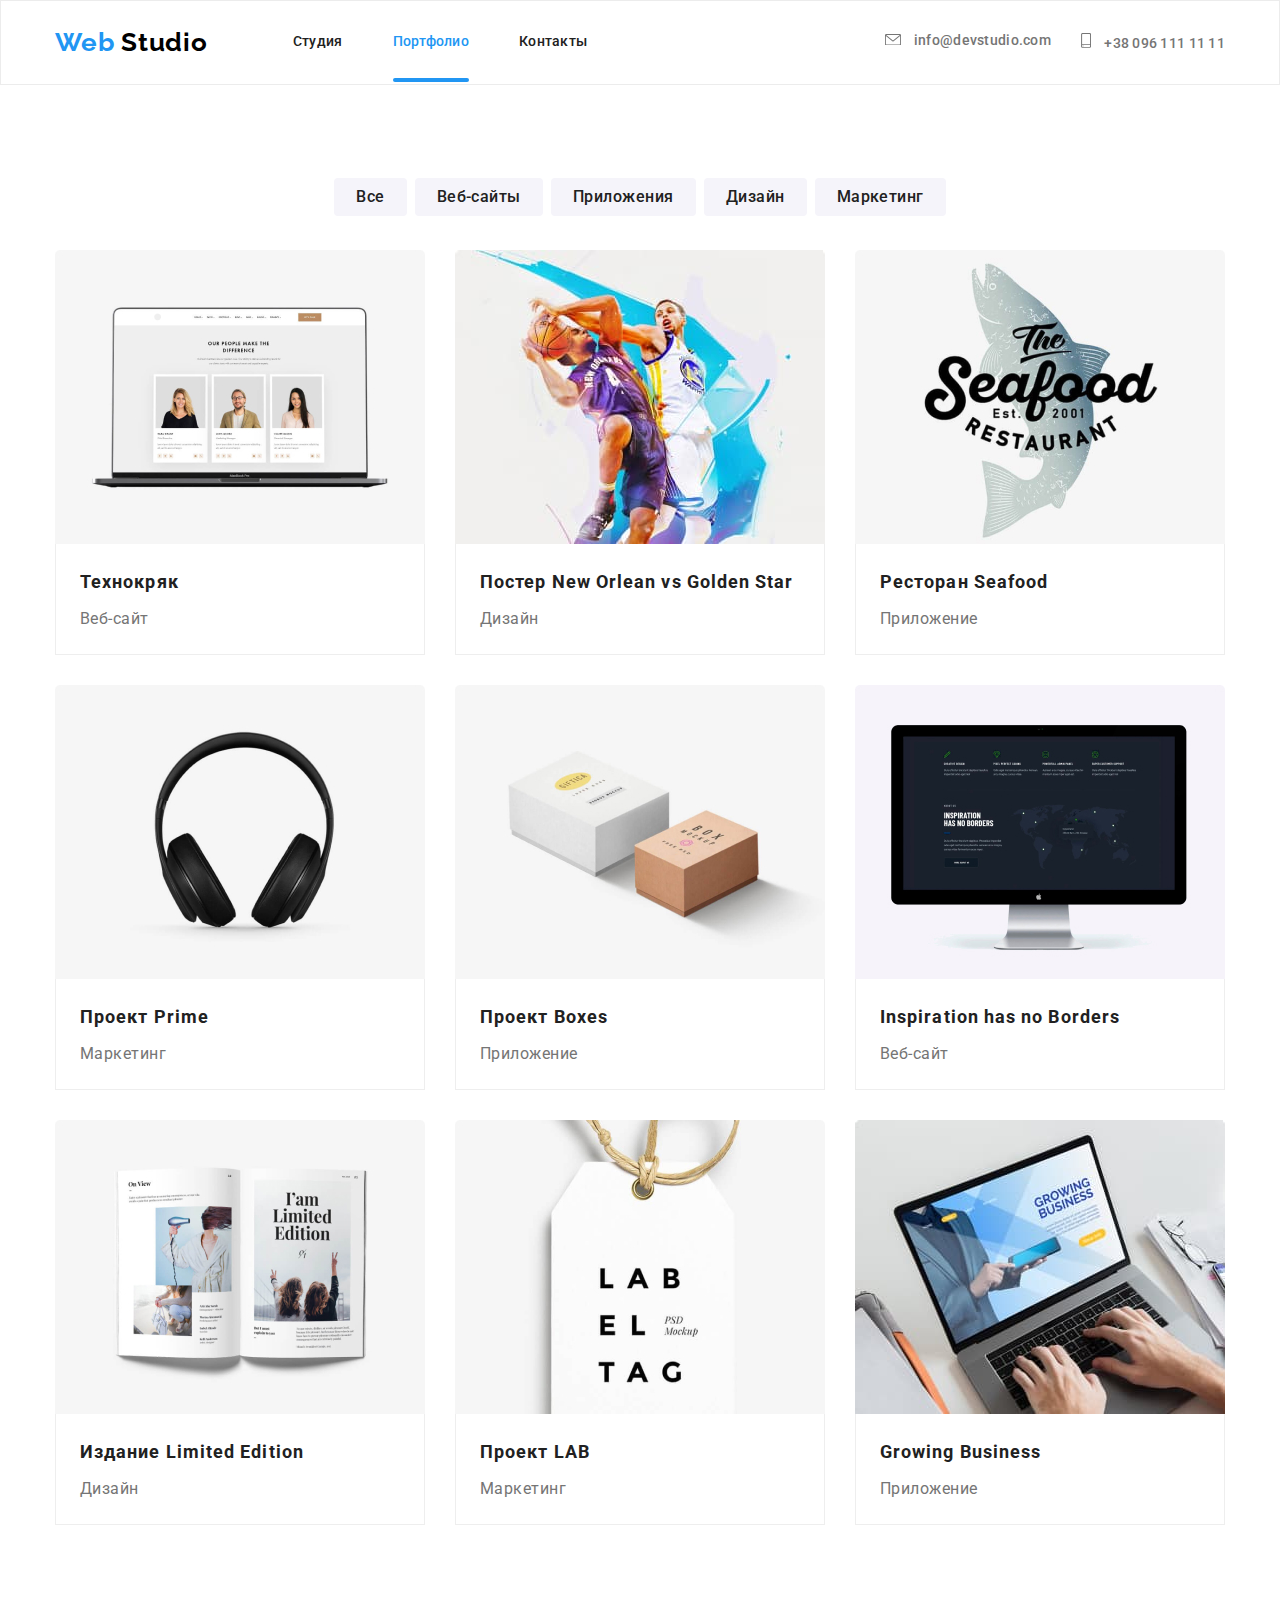
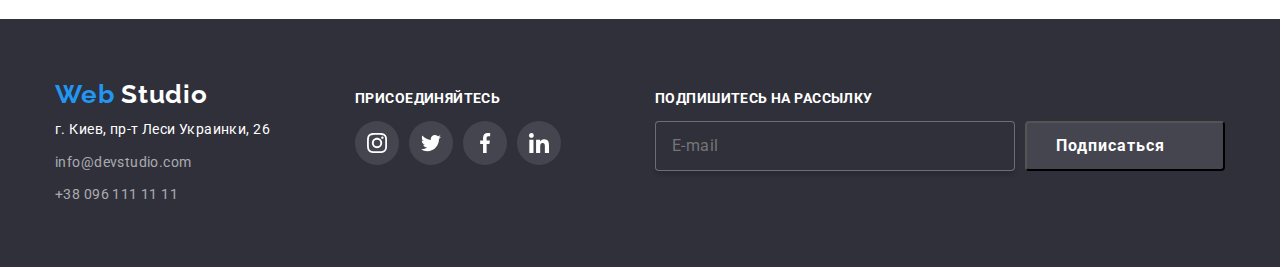
==== portfolio.html @ dc7faf50 "копіює вихідні файли" ====
<!DOCTYPE html>
<html lang="en">
  <head>
    <meta charset="UTF-8" />
    <meta name="viewport" content="width=device-width, initial-scale=1.0" />
    <title>Портфолио</title>
    <link
      href="https://fonts.googleapis.com/css2?family=Raleway:wght@700&family=Roboto:wght@400;500;700;900&display=swap"
      rel="stylesheet"
    />
    <link
      rel="stylesheet"
      href="https://cdnjs.cloudflare.com/ajax/libs/modern-normalize/0.6.0/modern-normalize.min.css"
    />
    <link rel="stylesheet" href="./css/main.min.css" />
  </head>
  <body>
    <header>
      <!-- Главная навигация -->
      <div class="container nav-flex">
        <nav class="nav-flex">
          <a href="./index.html">
            <span class="logo-web">Web</span
            ><span class="logo-studio-top"> Studio</span>
          </a>
          <ul class="menu-nav">
            <li class="item">
              <a href="./index.html" class="link nav-link">Студия</a>
            </li>
            <li class="item">
              <a href="./portfolio.html" class="link nav-link active"
                >Портфолио</a
              >
            </li>
            <li class="item">
              <a href="" class="link nav-link">Контакты</a>
            </li>
          </ul>
        </nav>
        <!-- Контакты -->
        <!-- <div class="contacts-flex"> -->
        <address class="contacts contacts-flex">
          <a href="mailto:info@devstudio.com" class="link item">
            <svg width="16" height="11.2" class="hdr-icon">
              <use href="./images/sprite.svg#icon-envelope"></use>
            </svg>
            info@devstudio.com
          </a>

          <a href="tel:+380961111111" class="link item">
            <svg width="10" height="14.94" class="hdr-icon">
              <use href="./images/sprite.svg#icon-smartphone"></use>
            </svg>
            +38 096 111 11 11</a
          >
        </address>
        <!-- </div> -->
      </div>
    </header>
    <main>
      <!-- ГЕРОЙ -->
      <section class="container pf-body">
        <h1 class="hidden">
          Портфолио
        </h1>
        <!-- Портфолио меню -->
        <div>
          <!-- уточнить необходимость div или section УДАЛИТЬ БОРДЕР АКТИВНОЙ КНОПКИ -->
          <ul class="filters">
            <li><button type="button">Все</button></li>
            <li><button type="button">Веб-сайты</button></li>
            <li><button type="button">Приложения</button></li>
            <li><button type="button">Дизайн</button></li>
            <li><button type="button">Маркетинг</button></li>
          </ul>
        </div>
        <!-- Наши клиенты -->
        <div>
          <!-- уточнить необходимость div/section -->
          <ul class="clients-list">
            <li class="clients-item card">
              <a href="" class="card">
                <div class="card-image-container">
                  <img src="./images/imgp1.jpg" alt="Сотрудники" width="370" />
                  <p class="info-overlay">
                    Технокряк это современная площадка распространения
                    коронавируса. Компании используют эту платформу для
                    цифрового шпионажа и атак на защищённые сервера конкурентов.
                  </p>
                </div>
                <div class="card-body">
                  <div class="card-title"><h2>Технокряк</h2></div>
                  <div class="card-discription"><p>Веб-сайт</p></div>
                </div>
              </a>
            </li>
            <li class="clients-item card">
              <a href="">
                <div class="card-image-container">
                  <img src="./images/imgp2.jpg" alt="Баскетболл" width="370" />
                  <p class="info-overlay">
                    Технокряк это современная площадка распространения
                    коронавируса. Компании используют эту платформу для
                    цифрового шпионажа и атак на защищённые сервера конкурентов.
                  </p>
                </div>
                <div class="card-body">
                  <div class="card-title">
                    <h2>Постер New Orlean vs Golden Star</h2>
                  </div>
                  <div class="card-discription"><p>Дизайн</p></div>
                </div>
              </a>
            </li>
            <li class="clients-item card">
              <a href="">
                <div class="card-image-container">
                  <img src="./images/imgp3.jpg" alt="Рыба" width="370" />
                  <p class="info-overlay">
                    Технокряк это современная площадка распространения
                    коронавируса. Компании используют эту платформу для
                    цифрового шпионажа и атак на защищённые сервера конкурентов.
                  </p>
                </div>
                <div class="card-body">
                  <div class="card-title"><h2>Ресторан Seafood</h2></div>
                  <div class="card-discription"><p>Приложение</p></div>
                </div>
              </a>
            </li>
            <li class="clients-item card">
              <a href="">
                <div class="card-image-container">
                  <img src="./images/imgp4.jpg" alt="Наушники" width="370" />
                  <p class="info-overlay">
                    Технокряк это современная площадка распространения
                    коронавируса. Компании используют эту платформу для
                    цифрового шпионажа и атак на защищённые сервера конкурентов.
                  </p>
                </div>
                <div class="card-body">
                  <div class="card-title"><h2>Проект Prime</h2></div>
                  <div class="card-discription"><p>Маркетинг</p></div>
                </div>
              </a>
            </li>
            <li class="clients-item card">
              <a href="">
                <div class="card-image-container">
                  <img src="./images/imgp5.jpg" alt="Коробки" width="370" />
                  <p class="info-overlay">
                    Технокряк это современная площадка распространения
                    коронавируса. Компании используют эту платформу для
                    цифрового шпионажа и атак на защищённые сервера конкурентов.
                  </p>
                </div>
                <div class="card-body">
                  <div class="card-title"><h2>Проект Boxes</h2></div>
                  <div class="card-discription"><p>Приложение</p></div>
                </div>
              </a>
            </li>
            <li class="clients-item card">
              <a href="">
                <div class="card-image-container">
                  <img src="./images/imgp6.jpg" alt="Веб-сайт" width="370" />
                  <p class="info-overlay">
                    Технокряк это современная площадка распространения
                    коронавируса. Компании используют эту платформу для
                    цифрового шпионажа и атак на защищённые сервера конкурентов.
                  </p>
                </div>
                <div class="card-body">
                  <div class="card-title">
                    <h2>Inspiration has no Borders</h2>
                  </div>
                  <div class="card-discription"><p>Веб-сайт</p></div>
                </div>
              </a>
            </li>
            <li class="clients-item card">
              <a href="">
                <div class="card-image-container">
                  <img src="./images/imgp7.jpg" alt="Журнал" width="370" />
                  <p class="info-overlay">
                    Технокряк это современная площадка распространения
                    коронавируса. Компании используют эту платформу для
                    цифрового шпионажа и атак на защищённые сервера конкурентов.
                  </p>
                </div>
                <div class="card-body">
                  <div class="card-title">
                    <h2>Издание Limited Edition</h2>
                  </div>
                  <div class="card-discription"><p>Дизайн</p></div>
                </div>
              </a>
            </li>
            <li class="clients-item card">
              <a href="">
                <div class="card-image-container">
                  <img src="./images/imgp8.jpg" alt="Логотип" width="370" />
                  <p class="info-overlay">
                    Технокряк это современная площадка распространения
                    коронавируса. Компании используют эту платформу для
                    цифрового шпионажа и атак на защищённые сервера конкурентов.
                  </p>
                </div>
                <div class="card-body">
                  <div class="card-title"><h2>Проект LAB</h2></div>
                  <div class="card-discription"><p>Маркетинг</p></div>
                </div>
              </a>
            </li>
            <li class="clients-item card">
              <a href="">
                <div class="card-image-container">
                  <img
                    src="./images/imgp9.jpg"
                    alt="Рабочий ноутбук"
                    width="370"
                  />
                  <p class="info-overlay">
                    Технокряк это современная площадка распространения
                    коронавируса. Компании используют эту платформу для
                    цифрового шпионажа и атак на защищённые сервера конкурентов.
                  </p>
                </div>
                <div class="card-body">
                  <div class="card-title"><h2>Growing Business</h2></div>
                  <div class="card-discription"><p>Приложение</p></div>
                </div>
              </a>
            </li>
          </ul>
        </div>
      </section>
    </main>
    <footer>
      <div class="footer-top-box container">
        <div class="company-address">
          <a href="./index.html">
            <span class="logo-web">Web</span
            ><span class="logo-studio-bottom"> Studio</span>
          </a>
          <address class="footer-address">
            г. Киев, пр-т Леси Украинки, 26 <br />
            <a href="mailto:info@devstudio.com">
              <!-- <img src="./images/envelope.svg" alt="" /> -->
              info@devstudio.com
            </a>

            <a href="tel:+380961111111">
              <!-- <img src="./images/smartphone.svg" alt="" /> -->
              +38 096 111 11 11</a
            >
          </address>
        </div>
        <div class="join">
          <b>присоединяйтесь</b>
          <ul class="social-link sl-fr">
            <li>
              <a
                href=""
                class="social-link-svg"
                aria-label="Ссылка на instagram"
              >
                <svg width="20" height="20" class="social-icon-fr">
                  <use href="./images/sprite.svg#icon-instagram"></use>
                </svg>
              </a>
            </li>
            <li>
              <a href="" class="social-link-svg" aria-label="Ссылка на twitter"
                ><svg width="20" height="20" class="social-icon-fr">
                  <use href="./images/sprite.svg#icon-twitter"></use>
                </svg>
              </a>
            </li>
            <li>
              <a href="" class="social-link-svg" aria-label="Ссылка на facebook"
                ><svg width="20" height="20" class="social-icon-fr">
                  <use href="./images/sprite.svg#icon-facebook"></use>
                </svg>
              </a>
            </li>
            <li>
              <a
                href=""
                class="social-link-svg"
                aria-label="Ссылка на linkedin"
              >
                <svg width="20" height="20" class="social-icon-fr">
                  <use href="./images/sprite.svg#icon-linkedin"></use>
                </svg>
              </a>
            </li>
          </ul>
        </div>

        <form class="subscribe-form">
          <label class="subscribe-label">
            <b class="subscribe-title">Подпишитесь на рассылку</b>
            <input type="email" class="email-subscribe" placeholder="E-mail" />
          </label>
          <button type="submit" class="subscribe-button">Подписаться</button>
        </form>
      </div>

      <!-- <div class="footer-bottom-box container">
        <div class="developer-info">
          <p>2020 | Developed by GoIT Students</p>
        </div>
      </div> -->
    </footer>
    <script src="./js/modal.js"></script>
  </body>
</html>

<!-- Сделать все alt (которые останутся после CSS) на языке документа!!!-->
---- css/main.min.css ----
header{border:1px solid #ececec}body{font-family:Roboto, sans-serif;background-color:#ffffff}a{text-decoration:none}li{list-style-type:none}ul{margin-top:0;margin-bottom:0;margin-left:0;padding-left:0}address{font-style:normal}.container{padding-left:15px;padding-right:15px;margin-left:auto;margin-right:auto;width:1200px}img{display:block;max-width:100%;height:auto}.hidden{position:absolute;width:1px;height:1px;margin:-1px;border:0;padding:0;clip:rect(0 0 0 0);overflow:hidden}.button{display:inline-block;-webkit-box-sizing:border-box;box-sizing:border-box;min-width:200px;min-height:50px;border-radius:4px;padding:10px 32px;text-align:center}.title{display:block;margin:0 0 50px 0;font-weight:700;font-size:36px;line-height:1.16;text-align:center;letter-spacing:0.03em;color:#212121}.logo-web{color:#2196f3;font-family:Raleway, sans-serif;font-weight:700;font-size:26px;line-height:1.19;letter-spacing:0.03em}.logo-studio-top{color:#000;font-family:Raleway, sans-serif;font-weight:700;font-size:26px;line-height:1.19;letter-spacing:0.03em}.nav-link{position:relative;display:block;padding-top:32px;padding-bottom:32px;font-family:Roboto;font-weight:500;font-size:14px;line-height:1.14;letter-spacing:0.02em;color:#212121;-webkit-transition:color 250ms cubic-bezier(0.4, 0, 0.2, 1);transition:color 250ms cubic-bezier(0.4, 0, 0.2, 1)}.nav-link:hover,.nav-link:focus{color:#2196f3}.active{color:#2196f3}.active::after{content:'';position:absolute;bottom:0;left:0;height:4px;width:100%;background-color:#2196f3;border-radius:2px}.menu-nav{display:-webkit-box;display:-ms-flexbox;display:flex;margin-left:85px}.menu-nav .item+.item{margin-left:50px}.nav-flex{display:-webkit-box;display:-ms-flexbox;display:flex;-webkit-box-align:center;-ms-flex-align:center;align-items:center;-webkit-box-pack:start;-ms-flex-pack:start;justify-content:flex-start}.contacts-flex{display:-webkit-box;display:-ms-flexbox;display:flex;margin-left:auto}.contacts a:not(:last-child){margin-right:30px}.contacts>a{padding-top:32px;padding-bottom:32px;font-family:Roboto;font-weight:500;font-size:14px;line-height:1.14;letter-spacing:0.02em;color:#757575;-webkit-transition:color 250ms cubic-bezier(0.4, 0, 0.2, 1);transition:color 250ms cubic-bezier(0.4, 0, 0.2, 1)}.contacts>a:hover,.contacts>a:focus{color:#2196f3;--color2: #2196f3}.hdr-icon{margin-right:10px;fill:var(--color2, #757575);-webkit-transition:fill 250ms cubic-bezier(0.4, 0, 0.2, 1);transition:fill 250ms cubic-bezier(0.4, 0, 0.2, 1)}.overlay{display:-webkit-box;display:-ms-flexbox;display:flex;-webkit-box-align:center;-ms-flex-align:center;align-items:center;-webkit-box-pack:center;-ms-flex-pack:center;justify-content:center;max-width:1600px;height:600px;margin-left:auto;margin-right:auto;background:grey;background-image:-webkit-gradient(linear, left top, right top, from(rgba(47,48,58,0.8)), to(rgba(47,48,58,0.8))),url(../images/Header-img.jpg);background-image:linear-gradient(to right, rgba(47,48,58,0.8), rgba(47,48,58,0.8)),url(../images/Header-img.jpg);background-repeat:no-repeat;background-position:center;background-size:cover;-webkit-box-orient:vertical;-webkit-box-direction:normal;-ms-flex-direction:column;flex-direction:column;padding-top:200px;padding-bottom:200px}.hero h1{font-weight:900;font-size:44px;line-height:1.36;text-align:center;letter-spacing:0.06em;text-transform:uppercase;color:#fff;margin-top:0;margin-bottom:30px}.order{font-weight:700;font-size:16px;line-height:1.87;letter-spacing:0.06em;color:#fff;background-color:#2196f3;text-transform:none}.backdrop{position:fixed;top:0;left:0;-webkit-transition:opacity 250ms cubic-bezier(0.4, 0, 0.2, 1);transition:opacity 250ms cubic-bezier(0.4, 0, 0.2, 1);width:100%;height:100%;background-color:rgba(0,0,0,0.2)}.backdrop.is-hidden{visibility:hidden;opacity:0;pointer-events:none}.modal{position:absolute;top:50%;left:50%;-webkit-transform:translate(-50%, -50%);transform:translate(-50%, -50%);overflow:auto;min-width:528px;min-height:581px;padding:40px 39px 40px 41px;background-color:#fff;-webkit-box-shadow:0px 2px 1px rgba(0,0,0,0.2),0px 1px 1px rgba(0,0,0,0.14),0px 1px 3px rgba(0,0,0,0.12);box-shadow:0px 2px 1px rgba(0,0,0,0.2),0px 1px 1px rgba(0,0,0,0.14),0px 1px 3px rgba(0,0,0,0.12);border-radius:4px}.form{width:100%;margin-left:auto;margin-right:auto}.modal-close{position:absolute;top:8px;right:8px;width:30px;height:30px;border-radius:50%;border:1px solid rgba(0,0,0,0.1);background-color:#fff;cursor:pointer}.icon-close{fill:var(--color5, #212121);-webkit-transition:fill 250ms cubic-bezier(0.4, 0, 0.2, 1);transition:fill 250ms cubic-bezier(0.4, 0, 0.2, 1)}.modal-close:focus .icon-close,.modal-close:hover .icon-close{--color5: #2196f3}.form-title{display:inline-block;margin:0 0 30px 0;font-family:Roboto;font-style:normal;font-weight:700;font-size:20px;line-height:1.15;text-align:center;letter-spacing:0.03em;color:#212121}.agreement-terms{margin-left:2px;-webkit-text-decoration-line:underline;text-decoration-line:underline;color:#2196f3}.form-field{position:relative;display:-webkit-box;display:-ms-flexbox;display:flex;-webkit-box-orient:vertical;-webkit-box-direction:normal;-ms-flex-direction:column;flex-direction:column;margin-bottom:28px}.form-label{position:absolute;top:50%;left:0;-webkit-transform:translateY(-50%) translateX(42px);transform:translateY(-50%) translateX(42px);font-style:normal;font-weight:400;font-size:14px;line-height:1.14;letter-spacing:0.01em;color:#757575;-webkit-transition:250ms cubic-bezier(0.4, 0, 0.2, 1);transition:250ms cubic-bezier(0.4, 0, 0.2, 1)}.form-label-2{position:absolute;top:22px;left:16px;-webkit-transform:translateY(-50%);transform:translateY(-50%);font-style:normal;font-weight:400;font-size:14px;line-height:1.14;letter-spacing:0.01em;color:#757575;-webkit-transition:250ms cubic-bezier(0.4, 0, 0.2, 1);transition:250ms cubic-bezier(0.4, 0, 0.2, 1)}.form-input:not(:placeholder-shown) ~ .form-label-2,.form-input:focus ~ .form-label-2{-webkit-transform:translateY(-42px);transform:translateY(-42px)}.comment.form-input{padding-left:16px}.form-input{padding:12px 18px 12px 42px;border:1px solid rgba(33,33,33,0.2);border-radius:4px;font-family:Roboto;font-style:normal;font-weight:normal;font-size:14px;line-height:1.14;letter-spacing:0.01em;color:#757575;-webkit-transition:250ms cubic-bezier(0.4, 0, 0.2, 1);transition:250ms cubic-bezier(0.4, 0, 0.2, 1)}.form-input::-webkit-input-placeholder{font-family:Roboto;font-style:normal;font-weight:400;font-size:14px;line-height:1.14;letter-spacing:0.01em;color:#757575}.form-input:-ms-input-placeholder{font-family:Roboto;font-style:normal;font-weight:400;font-size:14px;line-height:1.14;letter-spacing:0.01em;color:#757575}.form-input::-ms-input-placeholder{font-family:Roboto;font-style:normal;font-weight:400;font-size:14px;line-height:1.14;letter-spacing:0.01em;color:#757575}.form-input::placeholder{font-family:Roboto;font-style:normal;font-weight:400;font-size:14px;line-height:1.14;letter-spacing:0.01em;color:#757575}.form-input:focus ~ .icon{--color4: #2196f3}.form-input:focus{outline:none;border-color:#2196f3;--color4: #2196f3}.form-input:not(:placeholder-shown) ~ .form-label,.form-input:focus ~ .form-label{-webkit-transform:translateY(-42px) translateX(16px);transform:translateY(-42px) translateX(16px)}.group-form-fields{margin-bottom:20px}.policy-field{margin:0px 12px 30px 13px;font-style:normal;font-weight:400;font-size:14px;line-height:1.71;letter-spacing:0.03em;color:#757575}.checkbox-field,.checkbox-label{display:-webkit-inline-box;display:-ms-inline-flexbox;display:inline-flex;-webkit-box-align:center;-ms-flex-align:center;align-items:center}.checkbox ~ .checkbox-label:before{content:'';display:block;width:16px;height:15px;border:2px solid #212121;border-radius:3px;margin-right:8px;-ms-flex-negative:0;flex-shrink:0;-webkit-transition:250ms cubic-bezier(0.4, 0, 0.2, 1);transition:250ms cubic-bezier(0.4, 0, 0.2, 1)}.checkbox:checked ~ .checkbox-label:before{background-color:#2196f3;border-color:transparent;background-image:url("../images/icon-check.svg");background-size:contain;background-repeat:no-repeat;background-position:center}.form-field:focus-within *{color:#2196f3}.icon{position:absolute;top:50%;left:19px;-webkit-transform:translateY(-50%);transform:translateY(-50%);fill:var(--color4, #212121);-webkit-transition:fill 250ms cubic-bezier(0.4, 0, 0.2, 1);transition:fill 250ms cubic-bezier(0.4, 0, 0.2, 1)}.button[type='submit']{display:-webkit-box;display:-ms-flexbox;display:flex;-webkit-box-align:center;-ms-flex-align:center;align-items:center;-webkit-box-sizing:border-box;box-sizing:border-box;margin-left:auto;margin-right:auto;min-width:200px;min-height:50px;border-radius:4px;padding:10px 55px;text-align:center;font-style:normal;font-weight:700;font-size:16px;line-height:1.87;letter-spacing:0.06em;background-color:#2196f3;color:#fff;-webkit-box-shadow:0px 2px 1px rgba(0,0,0,0.2),0px 1px 1px rgba(0,0,0,0.14),0px 1px 3px rgba(0,0,0,0.12);box-shadow:0px 2px 1px rgba(0,0,0,0.2),0px 1px 1px rgba(0,0,0,0.14),0px 1px 3px rgba(0,0,0,0.12);border:none}.feature-container{padding-top:94px;padding-bottom:94px}.feature-items{display:-webkit-box;display:-ms-flexbox;display:flex;-webkit-box-pack:justify;-ms-flex-pack:justify;justify-content:space-between}.feature-items:not(:last-child){margin-right:30px}.feature-items li:not(:last-child){margin-right:30px}.feature-items h3{display:block;margin-top:30px;margin-bottom:10px;font-weight:700;font-size:14px;line-height:1.14;letter-spacing:0.03em;text-transform:uppercase;color:#212121}.feature-items p{display:block;margin:0px;font-weight:400;font-size:14px;line-height:1.71;letter-spacing:0.03em;color:#757575}.feature-item:before{display:block;content:'';height:120px;background-color:#f5f4fa;background-repeat:no-repeat;background-position:center}.icon-antenna::before{background-image:url(../images/antenna.svg)}.icon-clock::before{background-image:url(../images/clock.svg)}.icon-diagram::before{background-image:url(../images/diagram.svg)}.icon-astronaut::before{background-image:url(../images/astronaut.svg)}.employments{display:-webkit-box;display:-ms-flexbox;display:flex;-webkit-box-pack:justify;-ms-flex-pack:justify;justify-content:space-between;margin:0}.employments-item{position:relative}.employments-name{display:-webkit-box;display:-ms-flexbox;display:flex;-webkit-box-align:center;-ms-flex-align:center;align-items:center;-webkit-box-pack:center;-ms-flex-pack:center;justify-content:center;position:absolute;left:0;bottom:0;width:100%;margin:0;height:70px;font-weight:700;font-size:14px;line-height:1.71;text-align:center;letter-spacing:0.03em;text-transform:uppercase;color:#fff;background:rgba(47,48,58,0.8)}.employments-container{padding-bottom:94px}.employments li:not(:last-child){margin-right:30px}.our-team-bg{background-color:#f5f4fa}.team-box{padding-top:94px;padding-bottom:94px}.team-body{background:#fff;border-radius:0px 0px 4px 4px;overflow:hidden;padding-bottom:24px}.team-items{display:-webkit-box;display:-ms-flexbox;display:flex;-webkit-box-pack:justify;-ms-flex-pack:justify;justify-content:space-between;margin:0}.team-items>li{-webkit-box-shadow:0px 2px 1px rgba(0,0,0,0.2),0px 1px 1px rgba(0,0,0,0.14),0px 1px 3px rgba(0,0,0,0.12);box-shadow:0px 2px 1px rgba(0,0,0,0.2),0px 1px 1px rgba(0,0,0,0.14),0px 1px 3px rgba(0,0,0,0.12);border-radius:0px 0px 4px 4px}.team-items>li:not(:last-child){margin-right:30px}.team-name{display:block;margin-bottom:10px;font-weight:500;font-size:16px;line-height:1.18;text-align:center;letter-spacing:0.03em;color:#212121}.team-function{display:block;margin-bottom:16px;font-weight:400;font-size:16px;line-height:1.18;text-align:center;letter-spacing:0.03em;color:#757575}.social-link{display:-webkit-box;display:-ms-flexbox;display:flex;-webkit-box-align:center;-ms-flex-align:center;align-items:center;-webkit-box-pack:center;-ms-flex-pack:center;justify-content:center}.social-link-svg{display:-webkit-box;display:-ms-flexbox;display:flex;-webkit-box-align:center;-ms-flex-align:center;align-items:center;-webkit-box-pack:center;-ms-flex-pack:center;justify-content:center;width:44px;height:44px;border-radius:50%;-webkit-transition:background-color 250ms cubic-bezier(0.4, 0, 0.2, 1);transition:background-color 250ms cubic-bezier(0.4, 0, 0.2, 1)}.social-link li:not(:last-child){margin-right:10px}.social-icon{fill:var(--color1, #afb1b8);-webkit-transition:fill 250ms cubic-bezier(0.4, 0, 0.2, 1);transition:fill 250ms cubic-bezier(0.4, 0, 0.2, 1)}.social-link a:hover,.social-link a:focus{--color1: #ffffff;background-color:#2196f3;outline-width:0px}.customer-box{padding-top:94px;padding-bottom:94px}.customer-items{display:-webkit-box;display:-ms-flexbox;display:flex;-webkit-box-align:center;-ms-flex-align:center;align-items:center;-webkit-box-pack:center;-ms-flex-pack:center;justify-content:center}.customer-item{display:-webkit-box;display:-ms-flexbox;display:flex;-webkit-box-align:center;-ms-flex-align:center;align-items:center;-webkit-box-pack:center;-ms-flex-pack:center;justify-content:center}.customer-item:not(:last-child){margin-right:30px}.customer-link{display:-webkit-box;display:-ms-flexbox;display:flex;-webkit-box-align:center;-ms-flex-align:center;align-items:center;-webkit-box-pack:center;-ms-flex-pack:center;justify-content:center;width:170px;height:90px;border:1px solid #afb1b8;-webkit-box-sizing:border-box;box-sizing:border-box;border-radius:4px;overflow:hidden;fill:var(--color1, #afb1b8);-webkit-transition:border 250ms cubic-bezier(0.4, 0, 0.2, 1);transition:border 250ms cubic-bezier(0.4, 0, 0.2, 1)}.customer-icon{fill:var(--color3, #afb1b8);-webkit-transition:fill 250ms cubic-bezier(0.4, 0, 0.2, 1);transition:fill 250ms cubic-bezier(0.4, 0, 0.2, 1)}.customer-link:hover,.customer-link:focus{border:1px solid #2196f3;--color3: #2196f3}footer{background:#2f303a}.company-address{display:-webkit-box;display:-ms-flexbox;display:flex;-webkit-box-orient:vertical;-webkit-box-direction:normal;-ms-flex-direction:column;flex-direction:column;margin-top:60px;margin-bottom:60px;min-width:231px}.company-address>a{margin-bottom:8px}.footer-address>a{display:block;margin-top:9px}.logo-studio-bottom{color:#fff;font-family:Raleway, sans-serif;font-weight:700;font-size:26px;line-height:1.19;letter-spacing:0.03em}.footer-top-box{display:-webkit-box;display:-ms-flexbox;display:flex;-webkit-box-align:baseline;-ms-flex-align:baseline;align-items:baseline;-webkit-box-pack:justify;-ms-flex-pack:justify;justify-content:space-between}.studio-social-links{display:-webkit-box;display:-ms-flexbox;display:flex;-webkit-box-align:end;-ms-flex-align:end;align-items:flex-end;-webkit-box-pack:justify;-ms-flex-pack:justify;justify-content:space-between;margin:20px 0 0 0}.footer-address{font-weight:400;font-size:14px;line-height:1.71;letter-spacing:0.03em;color:#fff}.footer-address a{color:rgba(255,255,255,0.6)}.footer-address a:hover,.footer-address a:focus{cursor:url(../images/finger.svg),pointer}.join{height:41%;margin-left:69px}.join b{display:inline-block;font-weight:700;font-size:14px;line-height:1.71;letter-spacing:0.03em;text-transform:uppercase;color:#fff;margin-bottom:10px}.join a{color:#fff}.social-icon-fr{fill:var(--color1, #fff)}.sl-fr{display:-webkit-box;display:-ms-flexbox;display:flex;-webkit-box-align:center;-ms-flex-align:center;align-items:center;-webkit-box-pack:center;-ms-flex-pack:center;justify-content:center}.sl-fr a{background:rgba(255,255,255,0.1);-webkit-transition:background-color 250ms cubic-bezier(0.4, 0, 0.2, 1);transition:background-color 250ms cubic-bezier(0.4, 0, 0.2, 1)}.sl-fr a:hover,.sl-fr a:focus{cursor:url(../images/finger.svg),pointer}.subscribe-form{display:-webkit-box;display:-ms-flexbox;display:flex;margin-left:94px}.subscribe-label{margin-right:10px;font-weight:700;font-size:16px;line-height:1.87;letter-spacing:0.06em;color:#fff}.subscribe-title{display:inline-block;margin-bottom:10px;margin-right:auto;font-weight:700;font-size:14px;line-height:1.71;letter-spacing:0.03em;text-transform:uppercase;color:#fff}.subscribe-button{display:-webkit-box;display:-ms-flexbox;display:flex;-webkit-box-align:center;-ms-flex-align:center;align-items:center;text-align:center;margin-top:auto;width:200px;height:50px;padding:10px 62px 10px 29px;font-family:Roboto;font-style:normal;font-weight:700;font-size:16px;line-height:1.87;letter-spacing:0.06em;color:#fff;background-color:rgba(255,255,255,0.1);border-radius:4px;-webkit-transition:color 250ms cubic-bezier(0.4, 0, 0.2, 1),background-color 250ms cubic-bezier(0.4, 0, 0.2, 1);transition:color 250ms cubic-bezier(0.4, 0, 0.2, 1),background-color 250ms cubic-bezier(0.4, 0, 0.2, 1)}.subscribe-button:hover,.subscribe-button:focus{color:#fff;background-color:#2196f3;cursor:url(../images/icon-send.svg),pointer}.email-subscribe{display:inline-block;margin-left:0;height:50px;padding-left:16px;width:100%;font-style:normal;font-weight:normal;font-size:16px;line-height:1.25px;letter-spacing:0.03em;color:rgba(255,255,255,0.6);background-color:#2f303a;border:1px solid rgba(255,255,255,0.3);-webkit-box-sizing:border-box;box-sizing:border-box;-webkit-box-shadow:0px 4px 4px rgba(0,0,0,0.15);box-shadow:0px 4px 4px rgba(0,0,0,0.15);border-radius:4px}.pf-body{padding-top:93px;padding-bottom:94px}.filters{display:-webkit-box;display:-ms-flexbox;display:flex;-webkit-box-pack:center;-ms-flex-pack:center;justify-content:center;margin-bottom:34px}.filters>li:not(:last-child){margin-right:8px}.filters button{font-weight:500;font-size:16px;line-height:1.63;text-align:center;letter-spacing:0.03em;color:#212121;background-color:#f5f4fa;padding:6px 22px;border:none;border-radius:4px;overflow:hidden;border:0;-webkit-transition:color 250ms cubic-bezier(0.4, 0, 0.2, 1),background-color 250ms cubic-bezier(0.4, 0, 0.2, 1);transition:color 250ms cubic-bezier(0.4, 0, 0.2, 1),background-color 250ms cubic-bezier(0.4, 0, 0.2, 1)}.filters button:hover,.filters button:focus{color:#fff;background-color:#2196f3;cursor:pointer}.card-title h2,.card-discription p{display:block;margin:0}.card-title{display:inline-block;margin-bottom:4px}.card-body{padding:20px 24px;border-left:1px solid #eeeeee;border-right:1px solid #eeeeee;border-bottom:1px solid #eeeeee}.clients-list{display:-webkit-box;display:-ms-flexbox;display:flex;-ms-flex-wrap:wrap;flex-wrap:wrap}.clients-item{width:calc((100% - 30px * 2) / 3);margin-right:30px}.clients-item:nth-child(3n){margin-right:0}.clients-item:nth-child(n+4){margin-top:30px}.clients-list h2{font-weight:700;font-size:18px;line-height:2;letter-spacing:0.06em;color:#212121}.clients-list .card-discription{font-weight:400;font-size:16px;line-height:1.87;letter-spacing:0.03em;color:#757575}.card-image-container{position:relative;overflow:hidden}.card:hover .info-overlay,.card:focus-within .info-overlay{-webkit-transform:translateY(0%);transform:translateY(0%)}.card{-webkit-transition:-webkit-box-shadow 250ms cubic-bezier(0.4, 0, 0.2, 1);transition:-webkit-box-shadow 250ms cubic-bezier(0.4, 0, 0.2, 1);transition:box-shadow 250ms cubic-bezier(0.4, 0, 0.2, 1);transition:box-shadow 250ms cubic-bezier(0.4, 0, 0.2, 1), -webkit-box-shadow 250ms cubic-bezier(0.4, 0, 0.2, 1)}.card:hover,.card:focus-within{-webkit-box-shadow:1px 4px 6px rgba(0,0,0,0.16),0px 4px 4px rgba(0,0,0,0.06),0px 1px 1px rgba(0,0,0,0.12);box-shadow:1px 4px 6px rgba(0,0,0,0.16),0px 4px 4px rgba(0,0,0,0.06),0px 1px 1px rgba(0,0,0,0.12)}.info-overlay{position:absolute;left:0;bottom:0;-webkit-transform:translateY(100%);transform:translateY(100%);height:100%;overflow:hidden;-webkit-transition:transformY,250ms cubic-bezier(0.4, 0, 0.2, 1);transition:transformY,250ms cubic-bezier(0.4, 0, 0.2, 1);display:inline-block;padding:63px 24px;margin:0;font-weight:400;font-size:18px;line-height:1.56;letter-spacing:0.03em;color:#fff;background-color:#2196f3}
/*# sourceMappingURL=main.min.css.map */
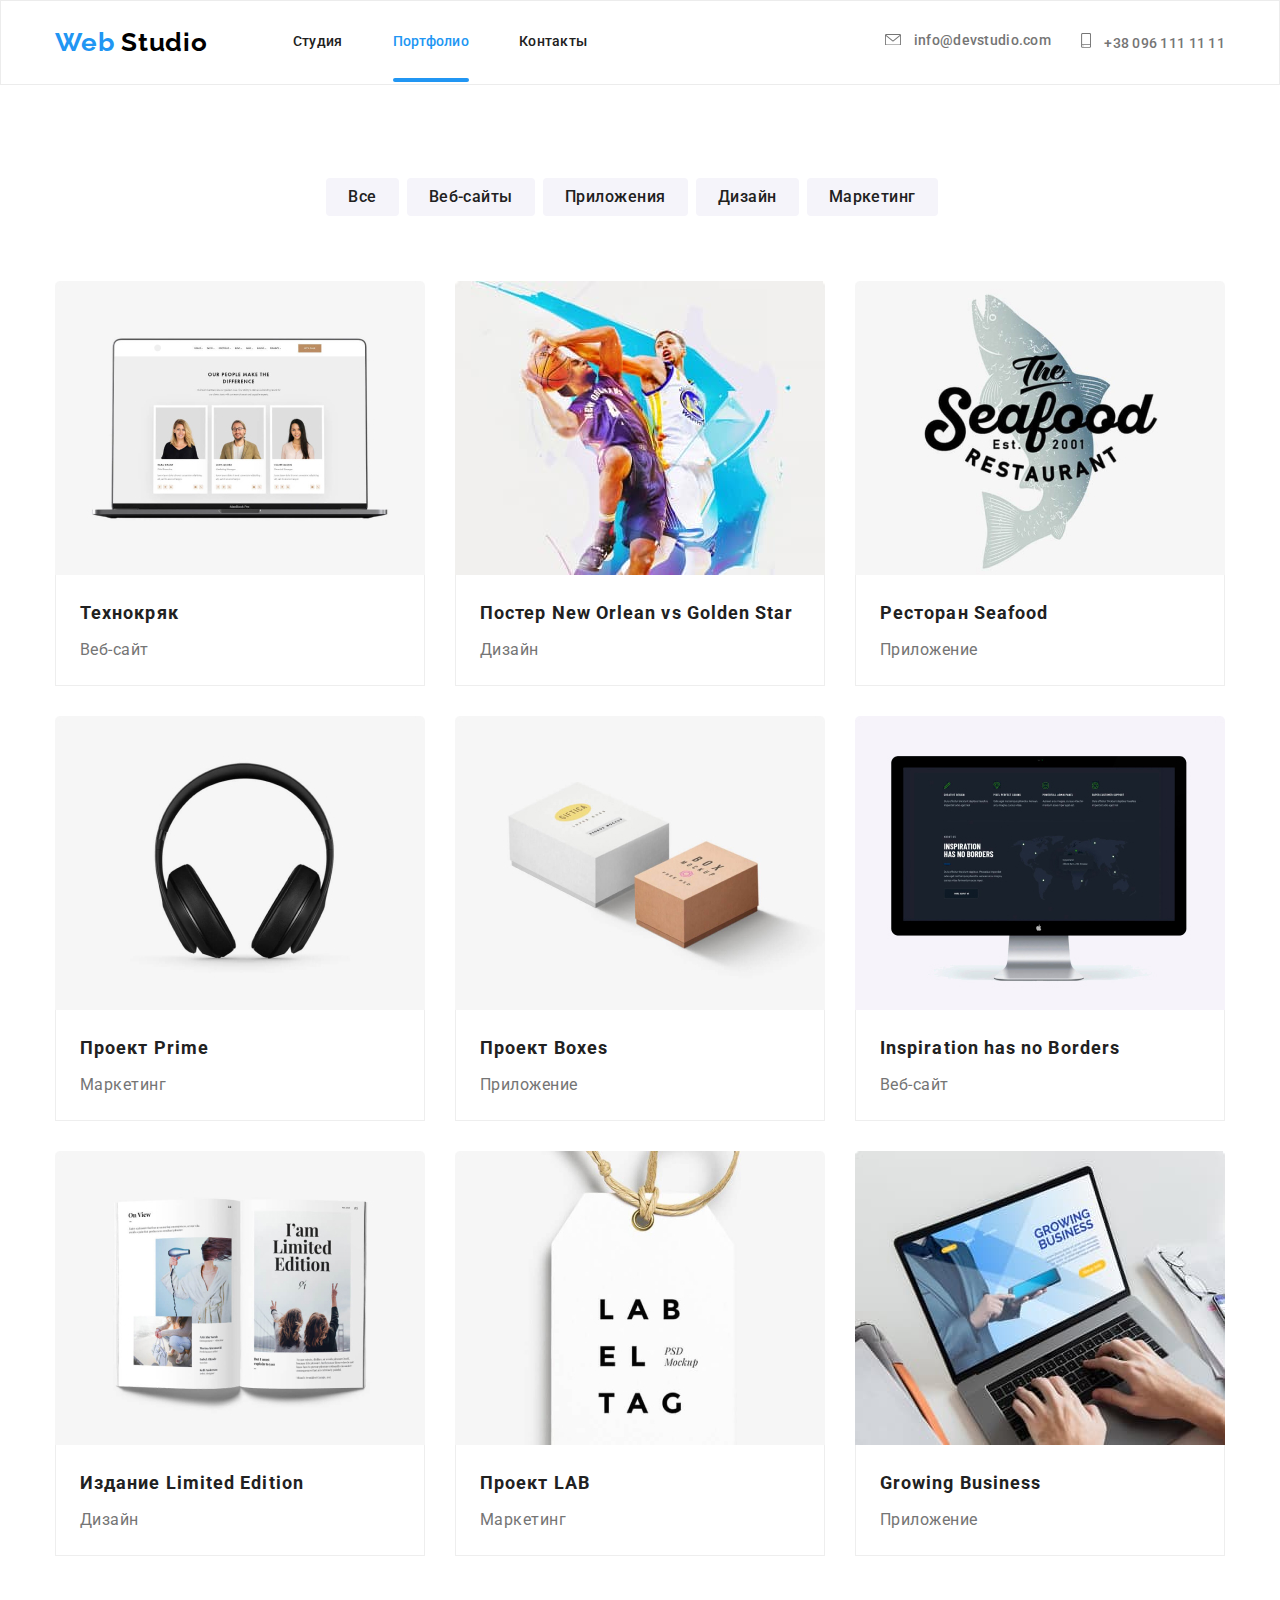
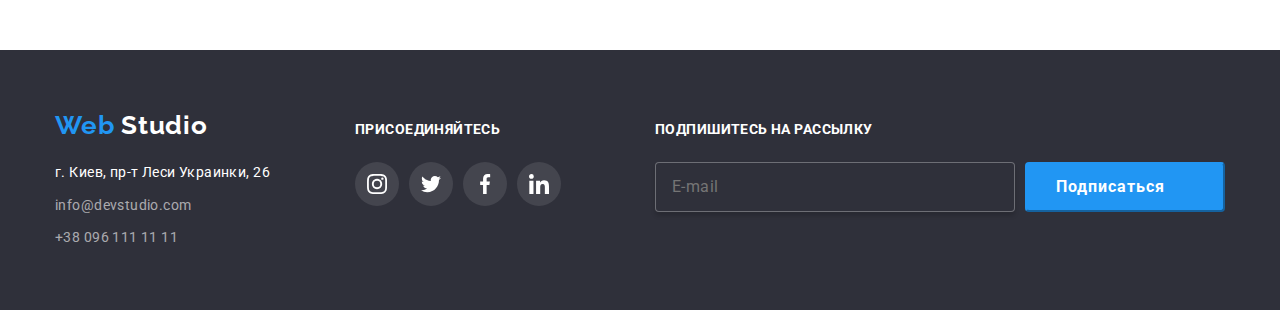
==== commit 62073bdc: "додає грід для  кнопок портфоліо" ====
--- a/portfolio.html
+++ b/portfolio.html
@@ -64,9 +64,9 @@
           Портфолио
         </h1>
         <!-- Портфолио меню -->
-        <div>
+        <div class="filters-box">
           <!-- уточнить необходимость div или section УДАЛИТЬ БОРДЕР АКТИВНОЙ КНОПКИ -->
-          <ul class="filters">
+          <ul class="filters filters-greed">
             <li><button type="button">Все</button></li>
             <li><button type="button">Веб-сайты</button></li>
             <li><button type="button">Приложения</button></li>
@@ -238,66 +238,73 @@
     </main>
     <footer>
       <div class="footer-top-box container">
-        <div class="company-address">
-          <a href="./index.html">
-            <span class="logo-web">Web</span
-            ><span class="logo-studio-bottom"> Studio</span>
-          </a>
-          <address class="footer-address">
-            г. Киев, пр-т Леси Украинки, 26 <br />
-            <a href="mailto:info@devstudio.com">
-              <!-- <img src="./images/envelope.svg" alt="" /> -->
-              info@devstudio.com
+        <div class="company-address-join">
+          <div class="company-address">
+            <a href="./index.html">
+              <span class="logo-web">Web</span
+              ><span class="logo-studio-bottom"> Studio</span>
             </a>
+            <address class="footer-address">
+              <span>г. Киев, пр-т Леси Украинки, 26</span>
+              <a href="mailto:info@devstudio.com">
+                <!-- <img src="./images/envelope.svg" alt="" /> -->
+                info@devstudio.com
+              </a>
 
-            <a href="tel:+380961111111">
-              <!-- <img src="./images/smartphone.svg" alt="" /> -->
-              +38 096 111 11 11</a
-            >
-          </address>
+              <a href="tel:+380961111111">
+                <!-- <img src="./images/smartphone.svg" alt="" /> -->
+                +38 096 111 11 11</a
+              >
+            </address>
+          </div>
+          <div class="join">
+            <b>присоединяйтесь</b>
+            <ul class="social-link sl-fr">
+              <li>
+                <a
+                  href=""
+                  class="social-link-svg"
+                  aria-label="Ссылка на instagram"
+                >
+                  <svg width="20" height="20" class="social-icon-fr">
+                    <use href="./images/sprite.svg#icon-instagram"></use>
+                  </svg>
+                </a>
+              </li>
+              <li>
+                <a
+                  href=""
+                  class="social-link-svg"
+                  aria-label="Ссылка на twitter"
+                  ><svg width="20" height="20" class="social-icon-fr">
+                    <use href="./images/sprite.svg#icon-twitter"></use>
+                  </svg>
+                </a>
+              </li>
+              <li>
+                <a
+                  href=""
+                  class="social-link-svg"
+                  aria-label="Ссылка на facebook"
+                  ><svg width="20" height="20" class="social-icon-fr">
+                    <use href="./images/sprite.svg#icon-facebook"></use>
+                  </svg>
+                </a>
+              </li>
+              <li>
+                <a
+                  href=""
+                  class="social-link-svg"
+                  aria-label="Ссылка на linkedin"
+                >
+                  <svg width="20" height="20" class="social-icon-fr">
+                    <use href="./images/sprite.svg#icon-linkedin"></use>
+                  </svg>
+                </a>
+              </li>
+            </ul>
+          </div>
         </div>
-        <div class="join">
-          <b>присоединяйтесь</b>
-          <ul class="social-link sl-fr">
-            <li>
-              <a
-                href=""
-                class="social-link-svg"
-                aria-label="Ссылка на instagram"
-              >
-                <svg width="20" height="20" class="social-icon-fr">
-                  <use href="./images/sprite.svg#icon-instagram"></use>
-                </svg>
-              </a>
-            </li>
-            <li>
-              <a href="" class="social-link-svg" aria-label="Ссылка на twitter"
-                ><svg width="20" height="20" class="social-icon-fr">
-                  <use href="./images/sprite.svg#icon-twitter"></use>
-                </svg>
-              </a>
-            </li>
-            <li>
-              <a href="" class="social-link-svg" aria-label="Ссылка на facebook"
-                ><svg width="20" height="20" class="social-icon-fr">
-                  <use href="./images/sprite.svg#icon-facebook"></use>
-                </svg>
-              </a>
-            </li>
-            <li>
-              <a
-                href=""
-                class="social-link-svg"
-                aria-label="Ссылка на linkedin"
-              >
-                <svg width="20" height="20" class="social-icon-fr">
-                  <use href="./images/sprite.svg#icon-linkedin"></use>
-                </svg>
-              </a>
-            </li>
-          </ul>
-        </div>
-
         <form class="subscribe-form">
           <label class="subscribe-label">
             <b class="subscribe-title">Подпишитесь на рассылку</b>
@@ -306,12 +313,6 @@
           <button type="submit" class="subscribe-button">Подписаться</button>
         </form>
       </div>
-
-      <!-- <div class="footer-bottom-box container">
-        <div class="developer-info">
-          <p>2020 | Developed by GoIT Students</p>
-        </div>
-      </div> -->
     </footer>
     <script src="./js/modal.js"></script>
   </body>
--- a/css/main.min.css
+++ b/css/main.min.css
@@ -1,2 +1,2 @@
-header{border:1px solid #ececec}body{font-family:Roboto, sans-serif;background-color:#ffffff}a{text-decoration:none}li{list-style-type:none}ul{margin-top:0;margin-bottom:0;margin-left:0;padding-left:0}address{font-style:normal}.container{padding-left:15px;padding-right:15px;margin-left:auto;margin-right:auto;width:1200px}img{display:block;max-width:100%;height:auto}.hidden{position:absolute;width:1px;height:1px;margin:-1px;border:0;padding:0;clip:rect(0 0 0 0);overflow:hidden}.button{display:inline-block;-webkit-box-sizing:border-box;box-sizing:border-box;min-width:200px;min-height:50px;border-radius:4px;padding:10px 32px;text-align:center}.title{display:block;margin:0 0 50px 0;font-weight:700;font-size:36px;line-height:1.16;text-align:center;letter-spacing:0.03em;color:#212121}.logo-web{color:#2196f3;font-family:Raleway, sans-serif;font-weight:700;font-size:26px;line-height:1.19;letter-spacing:0.03em}.logo-studio-top{color:#000;font-family:Raleway, sans-serif;font-weight:700;font-size:26px;line-height:1.19;letter-spacing:0.03em}.nav-link{position:relative;display:block;padding-top:32px;padding-bottom:32px;font-family:Roboto;font-weight:500;font-size:14px;line-height:1.14;letter-spacing:0.02em;color:#212121;-webkit-transition:color 250ms cubic-bezier(0.4, 0, 0.2, 1);transition:color 250ms cubic-bezier(0.4, 0, 0.2, 1)}.nav-link:hover,.nav-link:focus{color:#2196f3}.active{color:#2196f3}.active::after{content:'';position:absolute;bottom:0;left:0;height:4px;width:100%;background-color:#2196f3;border-radius:2px}.menu-nav{display:-webkit-box;display:-ms-flexbox;display:flex;margin-left:85px}.menu-nav .item+.item{margin-left:50px}.nav-flex{display:-webkit-box;display:-ms-flexbox;display:flex;-webkit-box-align:center;-ms-flex-align:center;align-items:center;-webkit-box-pack:start;-ms-flex-pack:start;justify-content:flex-start}.contacts-flex{display:-webkit-box;display:-ms-flexbox;display:flex;margin-left:auto}.contacts a:not(:last-child){margin-right:30px}.contacts>a{padding-top:32px;padding-bottom:32px;font-family:Roboto;font-weight:500;font-size:14px;line-height:1.14;letter-spacing:0.02em;color:#757575;-webkit-transition:color 250ms cubic-bezier(0.4, 0, 0.2, 1);transition:color 250ms cubic-bezier(0.4, 0, 0.2, 1)}.contacts>a:hover,.contacts>a:focus{color:#2196f3;--color2: #2196f3}.hdr-icon{margin-right:10px;fill:var(--color2, #757575);-webkit-transition:fill 250ms cubic-bezier(0.4, 0, 0.2, 1);transition:fill 250ms cubic-bezier(0.4, 0, 0.2, 1)}.overlay{display:-webkit-box;display:-ms-flexbox;display:flex;-webkit-box-align:center;-ms-flex-align:center;align-items:center;-webkit-box-pack:center;-ms-flex-pack:center;justify-content:center;max-width:1600px;height:600px;margin-left:auto;margin-right:auto;background:grey;background-image:-webkit-gradient(linear, left top, right top, from(rgba(47,48,58,0.8)), to(rgba(47,48,58,0.8))),url(../images/Header-img.jpg);background-image:linear-gradient(to right, rgba(47,48,58,0.8), rgba(47,48,58,0.8)),url(../images/Header-img.jpg);background-repeat:no-repeat;background-position:center;background-size:cover;-webkit-box-orient:vertical;-webkit-box-direction:normal;-ms-flex-direction:column;flex-direction:column;padding-top:200px;padding-bottom:200px}.hero h1{font-weight:900;font-size:44px;line-height:1.36;text-align:center;letter-spacing:0.06em;text-transform:uppercase;color:#fff;margin-top:0;margin-bottom:30px}.order{font-weight:700;font-size:16px;line-height:1.87;letter-spacing:0.06em;color:#fff;background-color:#2196f3;text-transform:none}.backdrop{position:fixed;top:0;left:0;-webkit-transition:opacity 250ms cubic-bezier(0.4, 0, 0.2, 1);transition:opacity 250ms cubic-bezier(0.4, 0, 0.2, 1);width:100%;height:100%;background-color:rgba(0,0,0,0.2)}.backdrop.is-hidden{visibility:hidden;opacity:0;pointer-events:none}.modal{position:absolute;top:50%;left:50%;-webkit-transform:translate(-50%, -50%);transform:translate(-50%, -50%);overflow:auto;min-width:528px;min-height:581px;padding:40px 39px 40px 41px;background-color:#fff;-webkit-box-shadow:0px 2px 1px rgba(0,0,0,0.2),0px 1px 1px rgba(0,0,0,0.14),0px 1px 3px rgba(0,0,0,0.12);box-shadow:0px 2px 1px rgba(0,0,0,0.2),0px 1px 1px rgba(0,0,0,0.14),0px 1px 3px rgba(0,0,0,0.12);border-radius:4px}.form{width:100%;margin-left:auto;margin-right:auto}.modal-close{position:absolute;top:8px;right:8px;width:30px;height:30px;border-radius:50%;border:1px solid rgba(0,0,0,0.1);background-color:#fff;cursor:pointer}.icon-close{fill:var(--color5, #212121);-webkit-transition:fill 250ms cubic-bezier(0.4, 0, 0.2, 1);transition:fill 250ms cubic-bezier(0.4, 0, 0.2, 1)}.modal-close:focus .icon-close,.modal-close:hover .icon-close{--color5: #2196f3}.form-title{display:inline-block;margin:0 0 30px 0;font-family:Roboto;font-style:normal;font-weight:700;font-size:20px;line-height:1.15;text-align:center;letter-spacing:0.03em;color:#212121}.agreement-terms{margin-left:2px;-webkit-text-decoration-line:underline;text-decoration-line:underline;color:#2196f3}.form-field{position:relative;display:-webkit-box;display:-ms-flexbox;display:flex;-webkit-box-orient:vertical;-webkit-box-direction:normal;-ms-flex-direction:column;flex-direction:column;margin-bottom:28px}.form-label{position:absolute;top:50%;left:0;-webkit-transform:translateY(-50%) translateX(42px);transform:translateY(-50%) translateX(42px);font-style:normal;font-weight:400;font-size:14px;line-height:1.14;letter-spacing:0.01em;color:#757575;-webkit-transition:250ms cubic-bezier(0.4, 0, 0.2, 1);transition:250ms cubic-bezier(0.4, 0, 0.2, 1)}.form-label-2{position:absolute;top:22px;left:16px;-webkit-transform:translateY(-50%);transform:translateY(-50%);font-style:normal;font-weight:400;font-size:14px;line-height:1.14;letter-spacing:0.01em;color:#757575;-webkit-transition:250ms cubic-bezier(0.4, 0, 0.2, 1);transition:250ms cubic-bezier(0.4, 0, 0.2, 1)}.form-input:not(:placeholder-shown) ~ .form-label-2,.form-input:focus ~ .form-label-2{-webkit-transform:translateY(-42px);transform:translateY(-42px)}.comment.form-input{padding-left:16px}.form-input{padding:12px 18px 12px 42px;border:1px solid rgba(33,33,33,0.2);border-radius:4px;font-family:Roboto;font-style:normal;font-weight:normal;font-size:14px;line-height:1.14;letter-spacing:0.01em;color:#757575;-webkit-transition:250ms cubic-bezier(0.4, 0, 0.2, 1);transition:250ms cubic-bezier(0.4, 0, 0.2, 1)}.form-input::-webkit-input-placeholder{font-family:Roboto;font-style:normal;font-weight:400;font-size:14px;line-height:1.14;letter-spacing:0.01em;color:#757575}.form-input:-ms-input-placeholder{font-family:Roboto;font-style:normal;font-weight:400;font-size:14px;line-height:1.14;letter-spacing:0.01em;color:#757575}.form-input::-ms-input-placeholder{font-family:Roboto;font-style:normal;font-weight:400;font-size:14px;line-height:1.14;letter-spacing:0.01em;color:#757575}.form-input::placeholder{font-family:Roboto;font-style:normal;font-weight:400;font-size:14px;line-height:1.14;letter-spacing:0.01em;color:#757575}.form-input:focus ~ .icon{--color4: #2196f3}.form-input:focus{outline:none;border-color:#2196f3;--color4: #2196f3}.form-input:not(:placeholder-shown) ~ .form-label,.form-input:focus ~ .form-label{-webkit-transform:translateY(-42px) translateX(16px);transform:translateY(-42px) translateX(16px)}.group-form-fields{margin-bottom:20px}.policy-field{margin:0px 12px 30px 13px;font-style:normal;font-weight:400;font-size:14px;line-height:1.71;letter-spacing:0.03em;color:#757575}.checkbox-field,.checkbox-label{display:-webkit-inline-box;display:-ms-inline-flexbox;display:inline-flex;-webkit-box-align:center;-ms-flex-align:center;align-items:center}.checkbox ~ .checkbox-label:before{content:'';display:block;width:16px;height:15px;border:2px solid #212121;border-radius:3px;margin-right:8px;-ms-flex-negative:0;flex-shrink:0;-webkit-transition:250ms cubic-bezier(0.4, 0, 0.2, 1);transition:250ms cubic-bezier(0.4, 0, 0.2, 1)}.checkbox:checked ~ .checkbox-label:before{background-color:#2196f3;border-color:transparent;background-image:url("../images/icon-check.svg");background-size:contain;background-repeat:no-repeat;background-position:center}.form-field:focus-within *{color:#2196f3}.icon{position:absolute;top:50%;left:19px;-webkit-transform:translateY(-50%);transform:translateY(-50%);fill:var(--color4, #212121);-webkit-transition:fill 250ms cubic-bezier(0.4, 0, 0.2, 1);transition:fill 250ms cubic-bezier(0.4, 0, 0.2, 1)}.button[type='submit']{display:-webkit-box;display:-ms-flexbox;display:flex;-webkit-box-align:center;-ms-flex-align:center;align-items:center;-webkit-box-sizing:border-box;box-sizing:border-box;margin-left:auto;margin-right:auto;min-width:200px;min-height:50px;border-radius:4px;padding:10px 55px;text-align:center;font-style:normal;font-weight:700;font-size:16px;line-height:1.87;letter-spacing:0.06em;background-color:#2196f3;color:#fff;-webkit-box-shadow:0px 2px 1px rgba(0,0,0,0.2),0px 1px 1px rgba(0,0,0,0.14),0px 1px 3px rgba(0,0,0,0.12);box-shadow:0px 2px 1px rgba(0,0,0,0.2),0px 1px 1px rgba(0,0,0,0.14),0px 1px 3px rgba(0,0,0,0.12);border:none}.feature-container{padding-top:94px;padding-bottom:94px}.feature-items{display:-webkit-box;display:-ms-flexbox;display:flex;-webkit-box-pack:justify;-ms-flex-pack:justify;justify-content:space-between}.feature-items:not(:last-child){margin-right:30px}.feature-items li:not(:last-child){margin-right:30px}.feature-items h3{display:block;margin-top:30px;margin-bottom:10px;font-weight:700;font-size:14px;line-height:1.14;letter-spacing:0.03em;text-transform:uppercase;color:#212121}.feature-items p{display:block;margin:0px;font-weight:400;font-size:14px;line-height:1.71;letter-spacing:0.03em;color:#757575}.feature-item:before{display:block;content:'';height:120px;background-color:#f5f4fa;background-repeat:no-repeat;background-position:center}.icon-antenna::before{background-image:url(../images/antenna.svg)}.icon-clock::before{background-image:url(../images/clock.svg)}.icon-diagram::before{background-image:url(../images/diagram.svg)}.icon-astronaut::before{background-image:url(../images/astronaut.svg)}.employments{display:-webkit-box;display:-ms-flexbox;display:flex;-webkit-box-pack:justify;-ms-flex-pack:justify;justify-content:space-between;margin:0}.employments-item{position:relative}.employments-name{display:-webkit-box;display:-ms-flexbox;display:flex;-webkit-box-align:center;-ms-flex-align:center;align-items:center;-webkit-box-pack:center;-ms-flex-pack:center;justify-content:center;position:absolute;left:0;bottom:0;width:100%;margin:0;height:70px;font-weight:700;font-size:14px;line-height:1.71;text-align:center;letter-spacing:0.03em;text-transform:uppercase;color:#fff;background:rgba(47,48,58,0.8)}.employments-container{padding-bottom:94px}.employments li:not(:last-child){margin-right:30px}.our-team-bg{background-color:#f5f4fa}.team-box{padding-top:94px;padding-bottom:94px}.team-body{background:#fff;border-radius:0px 0px 4px 4px;overflow:hidden;padding-bottom:24px}.team-items{display:-webkit-box;display:-ms-flexbox;display:flex;-webkit-box-pack:justify;-ms-flex-pack:justify;justify-content:space-between;margin:0}.team-items>li{-webkit-box-shadow:0px 2px 1px rgba(0,0,0,0.2),0px 1px 1px rgba(0,0,0,0.14),0px 1px 3px rgba(0,0,0,0.12);box-shadow:0px 2px 1px rgba(0,0,0,0.2),0px 1px 1px rgba(0,0,0,0.14),0px 1px 3px rgba(0,0,0,0.12);border-radius:0px 0px 4px 4px}.team-items>li:not(:last-child){margin-right:30px}.team-name{display:block;margin-bottom:10px;font-weight:500;font-size:16px;line-height:1.18;text-align:center;letter-spacing:0.03em;color:#212121}.team-function{display:block;margin-bottom:16px;font-weight:400;font-size:16px;line-height:1.18;text-align:center;letter-spacing:0.03em;color:#757575}.social-link{display:-webkit-box;display:-ms-flexbox;display:flex;-webkit-box-align:center;-ms-flex-align:center;align-items:center;-webkit-box-pack:center;-ms-flex-pack:center;justify-content:center}.social-link-svg{display:-webkit-box;display:-ms-flexbox;display:flex;-webkit-box-align:center;-ms-flex-align:center;align-items:center;-webkit-box-pack:center;-ms-flex-pack:center;justify-content:center;width:44px;height:44px;border-radius:50%;-webkit-transition:background-color 250ms cubic-bezier(0.4, 0, 0.2, 1);transition:background-color 250ms cubic-bezier(0.4, 0, 0.2, 1)}.social-link li:not(:last-child){margin-right:10px}.social-icon{fill:var(--color1, #afb1b8);-webkit-transition:fill 250ms cubic-bezier(0.4, 0, 0.2, 1);transition:fill 250ms cubic-bezier(0.4, 0, 0.2, 1)}.social-link a:hover,.social-link a:focus{--color1: #ffffff;background-color:#2196f3;outline-width:0px}.customer-box{padding-top:94px;padding-bottom:94px}.customer-items{display:-webkit-box;display:-ms-flexbox;display:flex;-webkit-box-align:center;-ms-flex-align:center;align-items:center;-webkit-box-pack:center;-ms-flex-pack:center;justify-content:center}.customer-item{display:-webkit-box;display:-ms-flexbox;display:flex;-webkit-box-align:center;-ms-flex-align:center;align-items:center;-webkit-box-pack:center;-ms-flex-pack:center;justify-content:center}.customer-item:not(:last-child){margin-right:30px}.customer-link{display:-webkit-box;display:-ms-flexbox;display:flex;-webkit-box-align:center;-ms-flex-align:center;align-items:center;-webkit-box-pack:center;-ms-flex-pack:center;justify-content:center;width:170px;height:90px;border:1px solid #afb1b8;-webkit-box-sizing:border-box;box-sizing:border-box;border-radius:4px;overflow:hidden;fill:var(--color1, #afb1b8);-webkit-transition:border 250ms cubic-bezier(0.4, 0, 0.2, 1);transition:border 250ms cubic-bezier(0.4, 0, 0.2, 1)}.customer-icon{fill:var(--color3, #afb1b8);-webkit-transition:fill 250ms cubic-bezier(0.4, 0, 0.2, 1);transition:fill 250ms cubic-bezier(0.4, 0, 0.2, 1)}.customer-link:hover,.customer-link:focus{border:1px solid #2196f3;--color3: #2196f3}footer{background:#2f303a}.company-address{display:-webkit-box;display:-ms-flexbox;display:flex;-webkit-box-orient:vertical;-webkit-box-direction:normal;-ms-flex-direction:column;flex-direction:column;margin-top:60px;margin-bottom:60px;min-width:231px}.company-address>a{margin-bottom:8px}.footer-address>a{display:block;margin-top:9px}.logo-studio-bottom{color:#fff;font-family:Raleway, sans-serif;font-weight:700;font-size:26px;line-height:1.19;letter-spacing:0.03em}.footer-top-box{display:-webkit-box;display:-ms-flexbox;display:flex;-webkit-box-align:baseline;-ms-flex-align:baseline;align-items:baseline;-webkit-box-pack:justify;-ms-flex-pack:justify;justify-content:space-between}.studio-social-links{display:-webkit-box;display:-ms-flexbox;display:flex;-webkit-box-align:end;-ms-flex-align:end;align-items:flex-end;-webkit-box-pack:justify;-ms-flex-pack:justify;justify-content:space-between;margin:20px 0 0 0}.footer-address{font-weight:400;font-size:14px;line-height:1.71;letter-spacing:0.03em;color:#fff}.footer-address a{color:rgba(255,255,255,0.6)}.footer-address a:hover,.footer-address a:focus{cursor:url(../images/finger.svg),pointer}.join{height:41%;margin-left:69px}.join b{display:inline-block;font-weight:700;font-size:14px;line-height:1.71;letter-spacing:0.03em;text-transform:uppercase;color:#fff;margin-bottom:10px}.join a{color:#fff}.social-icon-fr{fill:var(--color1, #fff)}.sl-fr{display:-webkit-box;display:-ms-flexbox;display:flex;-webkit-box-align:center;-ms-flex-align:center;align-items:center;-webkit-box-pack:center;-ms-flex-pack:center;justify-content:center}.sl-fr a{background:rgba(255,255,255,0.1);-webkit-transition:background-color 250ms cubic-bezier(0.4, 0, 0.2, 1);transition:background-color 250ms cubic-bezier(0.4, 0, 0.2, 1)}.sl-fr a:hover,.sl-fr a:focus{cursor:url(../images/finger.svg),pointer}.subscribe-form{display:-webkit-box;display:-ms-flexbox;display:flex;margin-left:94px}.subscribe-label{margin-right:10px;font-weight:700;font-size:16px;line-height:1.87;letter-spacing:0.06em;color:#fff}.subscribe-title{display:inline-block;margin-bottom:10px;margin-right:auto;font-weight:700;font-size:14px;line-height:1.71;letter-spacing:0.03em;text-transform:uppercase;color:#fff}.subscribe-button{display:-webkit-box;display:-ms-flexbox;display:flex;-webkit-box-align:center;-ms-flex-align:center;align-items:center;text-align:center;margin-top:auto;width:200px;height:50px;padding:10px 62px 10px 29px;font-family:Roboto;font-style:normal;font-weight:700;font-size:16px;line-height:1.87;letter-spacing:0.06em;color:#fff;background-color:rgba(255,255,255,0.1);border-radius:4px;-webkit-transition:color 250ms cubic-bezier(0.4, 0, 0.2, 1),background-color 250ms cubic-bezier(0.4, 0, 0.2, 1);transition:color 250ms cubic-bezier(0.4, 0, 0.2, 1),background-color 250ms cubic-bezier(0.4, 0, 0.2, 1)}.subscribe-button:hover,.subscribe-button:focus{color:#fff;background-color:#2196f3;cursor:url(../images/icon-send.svg),pointer}.email-subscribe{display:inline-block;margin-left:0;height:50px;padding-left:16px;width:100%;font-style:normal;font-weight:normal;font-size:16px;line-height:1.25px;letter-spacing:0.03em;color:rgba(255,255,255,0.6);background-color:#2f303a;border:1px solid rgba(255,255,255,0.3);-webkit-box-sizing:border-box;box-sizing:border-box;-webkit-box-shadow:0px 4px 4px rgba(0,0,0,0.15);box-shadow:0px 4px 4px rgba(0,0,0,0.15);border-radius:4px}.pf-body{padding-top:93px;padding-bottom:94px}.filters{display:-webkit-box;display:-ms-flexbox;display:flex;-webkit-box-pack:center;-ms-flex-pack:center;justify-content:center;margin-bottom:34px}.filters>li:not(:last-child){margin-right:8px}.filters button{font-weight:500;font-size:16px;line-height:1.63;text-align:center;letter-spacing:0.03em;color:#212121;background-color:#f5f4fa;padding:6px 22px;border:none;border-radius:4px;overflow:hidden;border:0;-webkit-transition:color 250ms cubic-bezier(0.4, 0, 0.2, 1),background-color 250ms cubic-bezier(0.4, 0, 0.2, 1);transition:color 250ms cubic-bezier(0.4, 0, 0.2, 1),background-color 250ms cubic-bezier(0.4, 0, 0.2, 1)}.filters button:hover,.filters button:focus{color:#fff;background-color:#2196f3;cursor:pointer}.card-title h2,.card-discription p{display:block;margin:0}.card-title{display:inline-block;margin-bottom:4px}.card-body{padding:20px 24px;border-left:1px solid #eeeeee;border-right:1px solid #eeeeee;border-bottom:1px solid #eeeeee}.clients-list{display:-webkit-box;display:-ms-flexbox;display:flex;-ms-flex-wrap:wrap;flex-wrap:wrap}.clients-item{width:calc((100% - 30px * 2) / 3);margin-right:30px}.clients-item:nth-child(3n){margin-right:0}.clients-item:nth-child(n+4){margin-top:30px}.clients-list h2{font-weight:700;font-size:18px;line-height:2;letter-spacing:0.06em;color:#212121}.clients-list .card-discription{font-weight:400;font-size:16px;line-height:1.87;letter-spacing:0.03em;color:#757575}.card-image-container{position:relative;overflow:hidden}.card:hover .info-overlay,.card:focus-within .info-overlay{-webkit-transform:translateY(0%);transform:translateY(0%)}.card{-webkit-transition:-webkit-box-shadow 250ms cubic-bezier(0.4, 0, 0.2, 1);transition:-webkit-box-shadow 250ms cubic-bezier(0.4, 0, 0.2, 1);transition:box-shadow 250ms cubic-bezier(0.4, 0, 0.2, 1);transition:box-shadow 250ms cubic-bezier(0.4, 0, 0.2, 1), -webkit-box-shadow 250ms cubic-bezier(0.4, 0, 0.2, 1)}.card:hover,.card:focus-within{-webkit-box-shadow:1px 4px 6px rgba(0,0,0,0.16),0px 4px 4px rgba(0,0,0,0.06),0px 1px 1px rgba(0,0,0,0.12);box-shadow:1px 4px 6px rgba(0,0,0,0.16),0px 4px 4px rgba(0,0,0,0.06),0px 1px 1px rgba(0,0,0,0.12)}.info-overlay{position:absolute;left:0;bottom:0;-webkit-transform:translateY(100%);transform:translateY(100%);height:100%;overflow:hidden;-webkit-transition:transformY,250ms cubic-bezier(0.4, 0, 0.2, 1);transition:transformY,250ms cubic-bezier(0.4, 0, 0.2, 1);display:inline-block;padding:63px 24px;margin:0;font-weight:400;font-size:18px;line-height:1.56;letter-spacing:0.03em;color:#fff;background-color:#2196f3}
+header{border:1px solid #ececec}body{font-family:Roboto, sans-serif;background-color:#ffffff}a{text-decoration:none}li{list-style-type:none}ul{margin-top:0;margin-bottom:0;margin-left:0;padding-left:0}address{font-style:normal}.container{padding-left:15px;padding-right:15px;margin-left:auto;margin-right:auto}@media screen and (min-width: 480px){.container{width:480px}}@media screen and (min-width: 768px){.container{width:768px}}@media screen and (min-width: 1200px){.container{width:1200px}}img{display:block;max-width:100%;height:auto}.hidden{position:absolute;width:1px;height:1px;margin:-1px;border:0;padding:0;clip:rect(0 0 0 0);overflow:hidden}.button{display:inline-block;-webkit-box-sizing:border-box;box-sizing:border-box;min-width:200px;min-height:50px;border-radius:4px;padding:10px 32px;text-align:center}.title{display:block;margin:0 0 30px 0;font-weight:700;font-size:36px;line-height:1.16;text-align:center;letter-spacing:0.03em;color:#212121}@media screen and (min-width: 1200px){.title{margin-bottom:50px}}.logo-web{color:#2196f3;font-family:Raleway, sans-serif;font-weight:700;font-size:26px;line-height:1.19;letter-spacing:0.03em}.logo-studio-top{color:#000;font-family:Raleway, sans-serif;font-weight:700;font-size:26px;line-height:1.19;letter-spacing:0.03em}.nav-link{position:relative;display:block;padding-top:32px;padding-bottom:32px;font-family:Roboto;font-weight:500;font-size:14px;line-height:1.14;letter-spacing:0.02em;color:#212121;-webkit-transition:color 250ms cubic-bezier(0.4, 0, 0.2, 1);transition:color 250ms cubic-bezier(0.4, 0, 0.2, 1)}.nav-link:hover,.nav-link:focus{color:#2196f3}.active{color:#2196f3}.active::after{content:'';position:absolute;bottom:0;left:0;height:4px;width:100%;background-color:#2196f3;border-radius:2px}.menu-nav{display:-webkit-box;display:-ms-flexbox;display:flex;margin-left:85px}.menu-nav .item+.item{margin-left:50px}.nav-flex{display:-webkit-box;display:-ms-flexbox;display:flex;-webkit-box-align:center;-ms-flex-align:center;align-items:center;-webkit-box-pack:start;-ms-flex-pack:start;justify-content:flex-start}.contacts-flex{display:-webkit-box;display:-ms-flexbox;display:flex;margin-left:auto}.contacts a:not(:last-child){margin-right:30px}.contacts>a{padding-top:32px;padding-bottom:32px;font-family:Roboto;font-weight:500;font-size:14px;line-height:1.14;letter-spacing:0.02em;color:#757575;-webkit-transition:color 250ms cubic-bezier(0.4, 0, 0.2, 1);transition:color 250ms cubic-bezier(0.4, 0, 0.2, 1)}.contacts>a:hover,.contacts>a:focus{color:#2196f3;--color2: #2196f3}.hdr-icon{margin-right:10px;fill:var(--color2, #757575);-webkit-transition:fill 250ms cubic-bezier(0.4, 0, 0.2, 1);transition:fill 250ms cubic-bezier(0.4, 0, 0.2, 1)}.overlay{display:-webkit-box;display:-ms-flexbox;display:flex;-webkit-box-align:center;-ms-flex-align:center;align-items:center;-webkit-box-pack:center;-ms-flex-pack:center;justify-content:center;max-width:1600px;height:600px;margin-left:auto;margin-right:auto;background:grey;background-image:-webkit-gradient(linear, left top, right top, from(rgba(47,48,58,0.8)), to(rgba(47,48,58,0.8))),url(../images/Header-img.jpg);background-image:linear-gradient(to right, rgba(47,48,58,0.8), rgba(47,48,58,0.8)),url(../images/Header-img.jpg);background-repeat:no-repeat;background-position:center;background-size:cover;-webkit-box-orient:vertical;-webkit-box-direction:normal;-ms-flex-direction:column;flex-direction:column;padding-top:200px;padding-bottom:200px}.hero h1{font-family:Roboto;font-style:normal;font-weight:900;font-size:26px;line-height:1.62;text-align:center;letter-spacing:0.06em;text-transform:uppercase;color:#fff;margin-top:0;margin-bottom:30px}@media screen and (min-width: 768px){.hero h1{font-size:44px;line-height:1.36}}.order{font-weight:700;font-size:16px;line-height:1.87;letter-spacing:0.06em;color:#fff;background-color:#2196f3;text-transform:none}.backdrop{position:fixed;top:0;left:0;-webkit-transition:opacity 250ms cubic-bezier(0.4, 0, 0.2, 1);transition:opacity 250ms cubic-bezier(0.4, 0, 0.2, 1);width:100%;height:100%;background-color:rgba(0,0,0,0.2)}.backdrop.is-hidden{visibility:hidden;opacity:0;pointer-events:none}.modal{position:absolute;top:50%;left:50%;-webkit-transform:translate(-50%, -50%);transform:translate(-50%, -50%);overflow:auto;min-width:528px;min-height:581px;padding:40px 39px 40px 41px;background-color:#fff;-webkit-box-shadow:0px 2px 1px rgba(0,0,0,0.2),0px 1px 1px rgba(0,0,0,0.14),0px 1px 3px rgba(0,0,0,0.12);box-shadow:0px 2px 1px rgba(0,0,0,0.2),0px 1px 1px rgba(0,0,0,0.14),0px 1px 3px rgba(0,0,0,0.12);border-radius:4px}.form{width:100%;margin-left:auto;margin-right:auto}.modal-close{position:absolute;top:8px;right:8px;width:30px;height:30px;border-radius:50%;border:1px solid rgba(0,0,0,0.1);background-color:#fff;cursor:pointer}.icon-close{fill:var(--color5, #212121);-webkit-transition:fill 250ms cubic-bezier(0.4, 0, 0.2, 1);transition:fill 250ms cubic-bezier(0.4, 0, 0.2, 1)}.modal-close:focus .icon-close,.modal-close:hover .icon-close{--color5: #2196f3}.form-title{display:inline-block;margin:0 0 30px 0;font-family:Roboto;font-style:normal;font-weight:700;font-size:20px;line-height:1.15;text-align:center;letter-spacing:0.03em;color:#212121}.agreement-terms{margin-left:2px;-webkit-text-decoration-line:underline;text-decoration-line:underline;color:#2196f3}.form-field{position:relative;display:-webkit-box;display:-ms-flexbox;display:flex;-webkit-box-orient:vertical;-webkit-box-direction:normal;-ms-flex-direction:column;flex-direction:column;margin-bottom:28px}.form-label{position:absolute;top:50%;left:0;-webkit-transform:translateY(-50%) translateX(42px);transform:translateY(-50%) translateX(42px);font-style:normal;font-weight:400;font-size:14px;line-height:1.14;letter-spacing:0.01em;color:#757575;-webkit-transition:250ms cubic-bezier(0.4, 0, 0.2, 1);transition:250ms cubic-bezier(0.4, 0, 0.2, 1)}.form-label-2{position:absolute;top:22px;left:16px;-webkit-transform:translateY(-50%);transform:translateY(-50%);font-style:normal;font-weight:400;font-size:14px;line-height:1.14;letter-spacing:0.01em;color:#757575;-webkit-transition:250ms cubic-bezier(0.4, 0, 0.2, 1);transition:250ms cubic-bezier(0.4, 0, 0.2, 1)}.form-input:not(:placeholder-shown) ~ .form-label-2,.form-input:focus ~ .form-label-2{-webkit-transform:translateY(-42px);transform:translateY(-42px)}.comment.form-input{padding-left:16px}.form-input{padding:12px 18px 12px 42px;border:1px solid rgba(33,33,33,0.2);border-radius:4px;font-family:Roboto;font-style:normal;font-weight:normal;font-size:14px;line-height:1.14;letter-spacing:0.01em;color:#757575;-webkit-transition:250ms cubic-bezier(0.4, 0, 0.2, 1);transition:250ms cubic-bezier(0.4, 0, 0.2, 1)}.form-input::-webkit-input-placeholder{font-family:Roboto;font-style:normal;font-weight:400;font-size:14px;line-height:1.14;letter-spacing:0.01em;color:#757575}.form-input:-ms-input-placeholder{font-family:Roboto;font-style:normal;font-weight:400;font-size:14px;line-height:1.14;letter-spacing:0.01em;color:#757575}.form-input::-ms-input-placeholder{font-family:Roboto;font-style:normal;font-weight:400;font-size:14px;line-height:1.14;letter-spacing:0.01em;color:#757575}.form-input::placeholder{font-family:Roboto;font-style:normal;font-weight:400;font-size:14px;line-height:1.14;letter-spacing:0.01em;color:#757575}.form-input:focus ~ .icon{--color4: #2196f3}.form-input:focus{outline:none;border-color:#2196f3;--color4: #2196f3}.form-input:not(:placeholder-shown) ~ .form-label,.form-input:focus ~ .form-label{-webkit-transform:translateY(-42px) translateX(16px);transform:translateY(-42px) translateX(16px)}.group-form-fields{margin-bottom:20px}.policy-field{margin:0px 12px 30px 13px;font-style:normal;font-weight:400;font-size:14px;line-height:1.71;letter-spacing:0.03em;color:#757575}.checkbox-field,.checkbox-label{display:-webkit-inline-box;display:-ms-inline-flexbox;display:inline-flex;-webkit-box-align:center;-ms-flex-align:center;align-items:center}.checkbox ~ .checkbox-label:before{content:'';display:block;width:16px;height:15px;border:2px solid #212121;border-radius:3px;margin-right:8px;-ms-flex-negative:0;flex-shrink:0;-webkit-transition:250ms cubic-bezier(0.4, 0, 0.2, 1);transition:250ms cubic-bezier(0.4, 0, 0.2, 1)}.checkbox:checked ~ .checkbox-label:before{background-color:#2196f3;border-color:transparent;background-image:url("../images/icon-check.svg");background-size:contain;background-repeat:no-repeat;background-position:center}.form-field:focus-within *{color:#2196f3}.icon{position:absolute;top:50%;left:19px;-webkit-transform:translateY(-50%);transform:translateY(-50%);fill:var(--color4, #212121);-webkit-transition:fill 250ms cubic-bezier(0.4, 0, 0.2, 1);transition:fill 250ms cubic-bezier(0.4, 0, 0.2, 1)}.button[type='submit']{display:-webkit-box;display:-ms-flexbox;display:flex;-webkit-box-align:center;-ms-flex-align:center;align-items:center;-webkit-box-sizing:border-box;box-sizing:border-box;margin-left:auto;margin-right:auto;min-width:200px;min-height:50px;border-radius:4px;padding:10px 55px;text-align:center;font-style:normal;font-weight:700;font-size:16px;line-height:1.87;letter-spacing:0.06em;background-color:#2196f3;color:#fff;-webkit-box-shadow:0px 2px 1px rgba(0,0,0,0.2),0px 1px 1px rgba(0,0,0,0.14),0px 1px 3px rgba(0,0,0,0.12);box-shadow:0px 2px 1px rgba(0,0,0,0.2),0px 1px 1px rgba(0,0,0,0.14),0px 1px 3px rgba(0,0,0,0.12);border:none}.feature-container{padding-top:60px;padding-bottom:60px}@media screen and (min-width: 1200px){.feature-container{padding-top:94px;padding-bottom:94px}}.feature-items{margin:-15px}@media screen and (min-width: 768px){.feature-items{display:-webkit-box;display:-ms-flexbox;display:flex;-ms-flex-wrap:wrap;flex-wrap:wrap}}.feature-items h3{display:block;margin-top:0;margin-bottom:10px;font-weight:700;font-size:14px;line-height:1.14;letter-spacing:0.03em;text-transform:uppercase;color:#212121}@media screen and (max-width: calc(768px - 1px)){.feature-items h3{text-align:center}}.feature-items p{display:block;margin:0px;font-weight:400;font-size:14px;line-height:1.71;letter-spacing:0.03em;color:#757575}.feature-item:before{display:block;content:'';height:120px;background-color:#f5f4fa;background-repeat:no-repeat;background-position:center;margin-bottom:30px}@media screen and (min-width: 768px){.feature-item{width:calc((100% - 2 * 30px) / 2);margin:15px}}@media screen and (min-width: 1200px){.feature-item{width:calc((100% - 4 * 30px) / 4)}}@media screen and (max-width: calc(768px - 1px)){.feature-item:not(:last-child){margin-bottom:30px}}.icon-antenna::before{background-image:url(../images/antenna.svg)}.icon-clock::before{background-image:url(../images/clock.svg)}.icon-diagram::before{background-image:url(../images/diagram.svg)}.icon-astronaut::before{background-image:url(../images/astronaut.svg)}.employments-container{padding-bottom:94px}@media screen and (max-width: calc(1200px - 1px)){.employments-container{display:none}}.employments{display:-webkit-box;display:-ms-flexbox;display:flex;-webkit-box-pack:justify;-ms-flex-pack:justify;justify-content:space-between;margin:0}.employments-item{position:relative}.employments-name{display:-webkit-box;display:-ms-flexbox;display:flex;-webkit-box-align:center;-ms-flex-align:center;align-items:center;-webkit-box-pack:center;-ms-flex-pack:center;justify-content:center;position:absolute;left:0;bottom:0;width:100%;margin:0;height:70px;font-weight:700;font-size:14px;line-height:1.71;text-align:center;letter-spacing:0.03em;text-transform:uppercase;color:#fff;background:rgba(47,48,58,0.8)}.employments li:not(:last-child){margin-right:30px}.our-team-bg{background-color:#f5f4fa}.team-box{padding-top:94px;padding-bottom:94px}.team-body{background:#fff;border-radius:0px 0px 4px 4px;overflow:hidden;padding-bottom:24px}.team-items{margin:-15px}@media screen and (min-width: 768px){.team-items{display:-webkit-box;display:-ms-flexbox;display:flex;-ms-flex-wrap:wrap;flex-wrap:wrap}}.team-item{-webkit-box-shadow:0px 2px 1px rgba(0,0,0,0.2),0px 1px 1px rgba(0,0,0,0.14),0px 1px 3px rgba(0,0,0,0.12);box-shadow:0px 2px 1px rgba(0,0,0,0.2),0px 1px 1px rgba(0,0,0,0.14),0px 1px 3px rgba(0,0,0,0.12);border-radius:0px 0px 4px 4px}@media screen and (min-width: 768px){.team-item{width:calc((100% - 2 * 30px) / 2);margin:15px}}@media screen and (min-width: 1200px){.team-item{width:calc((100% - 4 * 30px) / 4)}}@media screen and (max-width: calc(768px - 1px)){.team-item:not(:last-child){margin-bottom:30px}}.team-name{display:block;margin-top:0;margin-top:30px;margin-bottom:10px;font-weight:500;font-size:16px;line-height:1.18;text-align:center;letter-spacing:0.03em;color:#212121}.team-function{display:block;margin-top:0;margin-bottom:16px;font-weight:400;font-size:16px;line-height:1.18;text-align:center;letter-spacing:0.03em;color:#757575}.social-link{display:-webkit-box;display:-ms-flexbox;display:flex;-webkit-box-align:center;-ms-flex-align:center;align-items:center;-webkit-box-pack:center;-ms-flex-pack:center;justify-content:center}.social-link-svg{display:-webkit-box;display:-ms-flexbox;display:flex;-webkit-box-align:center;-ms-flex-align:center;align-items:center;-webkit-box-pack:center;-ms-flex-pack:center;justify-content:center;width:44px;height:44px;border-radius:50%;-webkit-transition:background-color 250ms cubic-bezier(0.4, 0, 0.2, 1);transition:background-color 250ms cubic-bezier(0.4, 0, 0.2, 1)}.social-link li:not(:last-child){margin-right:10px}.social-icon{fill:var(--color1, #afb1b8);-webkit-transition:fill 250ms cubic-bezier(0.4, 0, 0.2, 1);transition:fill 250ms cubic-bezier(0.4, 0, 0.2, 1)}.social-link a:hover,.social-link a:focus{--color1: #ffffff;background-color:#2196f3;outline-width:0px}.customer-box{padding-top:94px;padding-bottom:94px}.customer-items{display:-webkit-box;display:-ms-flexbox;display:flex;-webkit-box-align:center;-ms-flex-align:center;align-items:center;-webkit-box-pack:center;-ms-flex-pack:center;justify-content:center;display:block}@media screen and (min-width: 768px){.customer-items{display:-webkit-box;display:-ms-flexbox;display:flex;-ms-flex-wrap:wrap;flex-wrap:wrap;margin:-15px}}.customer-item{display:-webkit-box;display:-ms-flexbox;display:flex;-webkit-box-align:center;-ms-flex-align:center;align-items:center;-webkit-box-pack:center;-ms-flex-pack:center;justify-content:center}@media screen and (min-width: 768px){.customer-item{width:226px;margin:15px}}@media screen and (min-width: 1200px){.customer-item{width:170px}}@media screen and (max-width: calc(768px - 1px)){.customer-item:not(:last-child){margin-bottom:30px}}.customer-link{display:-webkit-box;display:-ms-flexbox;display:flex;-webkit-box-align:center;-ms-flex-align:center;align-items:center;-webkit-box-pack:center;-ms-flex-pack:center;justify-content:center;width:210px;height:90px;border:1px solid #afb1b8;-webkit-box-sizing:content-box;box-sizing:content-box;border-radius:4px;overflow:hidden;fill:var(--color1, #afb1b8);-webkit-transition:border 250ms cubic-bezier(0.4, 0, 0.2, 1);transition:border 250ms cubic-bezier(0.4, 0, 0.2, 1)}@media screen and (min-width: 768px){.customer-link{width:226px}}@media screen and (min-width: 1200px){.customer-link{width:170px}}.customer-icon{fill:var(--color3, #afb1b8);-webkit-transition:fill 250ms cubic-bezier(0.4, 0, 0.2, 1);transition:fill 250ms cubic-bezier(0.4, 0, 0.2, 1)}.customer-link:hover,.customer-link:focus{border:1px solid #2196f3;--color3: #2196f3}footer{background:#2f303a}.company-address{display:block}@media screen and (max-width: calc(768px - 1px)){.company-address{margin-bottom:60px}}@media screen and (max-width: calc(1200px - 1px)){.company-address{display:-webkit-box;display:-ms-flexbox;display:flex;-webkit-box-orient:vertical;-webkit-box-direction:normal;-ms-flex-direction:column;flex-direction:column;-webkit-box-align:center;-ms-flex-align:center;align-items:center}}@media screen and (min-width: 1200px){.company-address{display:-webkit-box;display:-ms-flexbox;display:flex;-webkit-box-orient:vertical;-webkit-box-direction:normal;-ms-flex-direction:column;flex-direction:column;min-width:231px}}.company-address>a{display:block;margin-bottom:20px}.footer-address>a{display:block;margin-top:9px}.logo-studio-bottom{color:#fff;font-family:Raleway, sans-serif;font-weight:700;font-size:26px;line-height:1.19;letter-spacing:0.03em}@media screen and (max-width: calc(480px - 1px)){.footer-top-box{display:-webkit-box;display:-ms-flexbox;display:flex;-webkit-box-orient:vertical;-webkit-box-direction:normal;-ms-flex-direction:column;flex-direction:column;-webkit-box-align:center;-ms-flex-align:center;align-items:center}}@media screen and (min-width: 1200px){.footer-top-box{display:-webkit-box;display:-ms-flexbox;display:flex;-webkit-box-align:baseline;-ms-flex-align:baseline;align-items:baseline;-webkit-box-pack:justify;-ms-flex-pack:justify;justify-content:space-between}}.studio-social-links{display:-webkit-box;display:-ms-flexbox;display:flex;-webkit-box-align:end;-ms-flex-align:end;align-items:flex-end;-webkit-box-pack:justify;-ms-flex-pack:justify;justify-content:space-between;margin:20px 0 0 0}.footer-address{font-weight:400;font-size:14px;line-height:1.71;letter-spacing:0.03em;color:#fff}@media screen and (max-width: calc(1200px - 1px)){.footer-address{display:-webkit-box;display:-ms-flexbox;display:flex;-webkit-box-orient:vertical;-webkit-box-direction:normal;-ms-flex-direction:column;flex-direction:column;-webkit-box-align:center;-ms-flex-align:center;align-items:center}}.footer-address a{color:rgba(255,255,255,0.6)}.footer-address a:hover,.footer-address a:focus{cursor:url(../images/finger.svg),pointer}.join{height:41%}@media screen and (max-width: calc(1200px - 1px)){.join{display:-webkit-box;display:-ms-flexbox;display:flex;-webkit-box-orient:vertical;-webkit-box-direction:normal;-ms-flex-direction:column;flex-direction:column;-webkit-box-align:center;-ms-flex-align:center;align-items:center}}@media screen and (min-width: 1200px){.join{margin-left:69px}}.join b{display:inline-block;font-weight:700;font-size:14px;line-height:1.71;letter-spacing:0.03em;text-transform:uppercase;color:#fff;margin-bottom:20px}.join a{color:#fff}.social-icon-fr{fill:var(--color1, #fff)}.sl-fr{display:-webkit-box;display:-ms-flexbox;display:flex;-webkit-box-align:center;-ms-flex-align:center;align-items:center;-webkit-box-pack:center;-ms-flex-pack:center;justify-content:center}.sl-fr a{background:rgba(255,255,255,0.1);-webkit-transition:background-color 250ms cubic-bezier(0.4, 0, 0.2, 1);transition:background-color 250ms cubic-bezier(0.4, 0, 0.2, 1)}.sl-fr a:hover,.sl-fr a:focus{cursor:url(../images/finger.svg),pointer}.company-address-join{margin-top:60px;margin-bottom:60px}@media screen and (min-width: 768px){.company-address-join{display:-webkit-box;display:-ms-flexbox;display:flex;-webkit-box-align:baseline;-ms-flex-align:baseline;align-items:baseline;-ms-flex-pack:distribute;justify-content:space-around}}@media screen and (min-width: 1200px){.company-address-join{-webkit-box-pack:justify;-ms-flex-pack:justify;justify-content:space-between}}.subscribe-form{display:-webkit-box;display:-ms-flexbox;display:flex}@media screen and (max-width: calc(1200px - 1px)){.subscribe-form{-webkit-box-orient:vertical;-webkit-box-direction:normal;-ms-flex-direction:column;flex-direction:column;-webkit-box-align:center;-ms-flex-align:center;align-items:center}}@media screen and (min-width: 1200px){.subscribe-form{margin-left:94px}}.subscribe-label{display:inline-block;margin:0;padding:0;width:100%;max-width:450px;font-weight:700;font-size:16px;line-height:1.87;letter-spacing:0.06em;color:#fff}@media screen and (min-width: 1200px){.subscribe-label{margin-right:10px}}@media screen and (max-width: calc(1200px - 1px)){.subscribe-label{margin-bottom:20px}}.subscribe-title{display:inline-block;margin-bottom:20px;font-weight:700;font-size:14px;line-height:1.71;letter-spacing:0.03em;text-transform:uppercase;color:#fff}@media screen and (max-width: calc(1200px - 1px)){.subscribe-title{text-align:center;width:100%}}.subscribe-button{display:-webkit-box;display:-ms-flexbox;display:flex;-webkit-box-align:center;-ms-flex-align:center;align-items:center;text-align:center;margin-top:auto;width:200px;height:50px;padding:10px 62px 10px 29px;font-family:Roboto;font-style:normal;font-weight:700;font-size:16px;line-height:1.87;letter-spacing:0.06em;color:#fff;background-color:#2196f3;border-color:#2196f3;border-radius:4px;-webkit-transition:color 250ms cubic-bezier(0.4, 0, 0.2, 1),background-color 250ms cubic-bezier(0.4, 0, 0.2, 1);transition:color 250ms cubic-bezier(0.4, 0, 0.2, 1),background-color 250ms cubic-bezier(0.4, 0, 0.2, 1)}.subscribe-button:hover,.subscribe-button:focus{color:#fff;background-color:#2196f3;cursor:url(../images/icon-send.svg),pointer}.email-subscribe{display:inline-block;margin-left:0;height:50px;padding-left:16px;width:100%;font-style:normal;font-weight:normal;font-size:16px;line-height:1.25px;letter-spacing:0.03em;color:rgba(255,255,255,0.6);background-color:#2f303a;border:1px solid rgba(255,255,255,0.3);-webkit-box-sizing:border-box;box-sizing:border-box;-webkit-box-shadow:0px 4px 4px rgba(0,0,0,0.15);box-shadow:0px 4px 4px rgba(0,0,0,0.15);border-radius:4px}.pf-body{padding-top:93px;padding-bottom:94px}.filters-box{margin-bottom:40px}@media screen and (min-width: 768px){.filters-box{margin-bottom:30px}}@media screen and (min-width: 1200px){.filters-box{margin-bottom:50px}}.filters-greed{margin-bottom:-15px;margin-left:-8px}.filters{display:-webkit-box;display:-ms-flexbox;display:flex;-ms-flex-wrap:wrap;flex-wrap:wrap;-webkit-box-pack:start;-ms-flex-pack:start;justify-content:flex-start}@media screen and (min-width: 768px){.filters{-webkit-box-pack:center;-ms-flex-pack:center;justify-content:center}}.filters>li{margin-right:8px;margin-bottom:15px}.filters button{font-weight:500;font-size:16px;line-height:1.63;text-align:center;letter-spacing:0.03em;color:#212121;background-color:#f5f4fa;padding:6px 22px;border:none;border-radius:4px;overflow:hidden;border:0;-webkit-transition:color 250ms cubic-bezier(0.4, 0, 0.2, 1),background-color 250ms cubic-bezier(0.4, 0, 0.2, 1);transition:color 250ms cubic-bezier(0.4, 0, 0.2, 1),background-color 250ms cubic-bezier(0.4, 0, 0.2, 1)}.filters button:hover,.filters button:focus{color:#fff;background-color:#2196f3;cursor:pointer}.card-title h2,.card-discription p{display:block;margin:0}.card-title{display:inline-block;margin-bottom:4px}.card-body{padding:20px 24px;border-left:1px solid #eeeeee;border-right:1px solid #eeeeee;border-bottom:1px solid #eeeeee}.clients-list{display:-webkit-box;display:-ms-flexbox;display:flex;-ms-flex-wrap:wrap;flex-wrap:wrap;margin:-15px}@media screen and (min-width: 768px){.clients-item{width:calc((100% - 2 * 30px) / 2);margin:15px}}@media screen and (min-width: 1200px){.clients-item{width:calc((100% - 3 * 30px) / 3)}}@media screen and (max-width: calc(768px - 1px)){.clients-item:not(:last-child){margin-bottom:30px}}.clients-list h2{font-weight:700;font-size:18px;line-height:2;letter-spacing:0.06em;color:#212121}.clients-list .card-discription{font-weight:400;font-size:16px;line-height:1.87;letter-spacing:0.03em;color:#757575}.card-image-container{position:relative;overflow:hidden}.card:hover .info-overlay,.card:focus-within .info-overlay{-webkit-transform:translateY(0%);transform:translateY(0%)}.card{-webkit-transition:-webkit-box-shadow 250ms cubic-bezier(0.4, 0, 0.2, 1);transition:-webkit-box-shadow 250ms cubic-bezier(0.4, 0, 0.2, 1);transition:box-shadow 250ms cubic-bezier(0.4, 0, 0.2, 1);transition:box-shadow 250ms cubic-bezier(0.4, 0, 0.2, 1), -webkit-box-shadow 250ms cubic-bezier(0.4, 0, 0.2, 1)}.card:hover,.card:focus-within{-webkit-box-shadow:1px 4px 6px rgba(0,0,0,0.16),0px 4px 4px rgba(0,0,0,0.06),0px 1px 1px rgba(0,0,0,0.12);box-shadow:1px 4px 6px rgba(0,0,0,0.16),0px 4px 4px rgba(0,0,0,0.06),0px 1px 1px rgba(0,0,0,0.12)}.info-overlay{position:absolute;left:0;bottom:0;-webkit-transform:translateY(100%);transform:translateY(100%);height:100%;overflow:hidden;-webkit-transition:transformY,250ms cubic-bezier(0.4, 0, 0.2, 1);transition:transformY,250ms cubic-bezier(0.4, 0, 0.2, 1);display:inline-block;padding:63px 24px;margin:0;font-weight:400;font-size:18px;line-height:1.56;letter-spacing:0.03em;color:#fff;background-color:#2196f3}
 /*# sourceMappingURL=main.min.css.map */